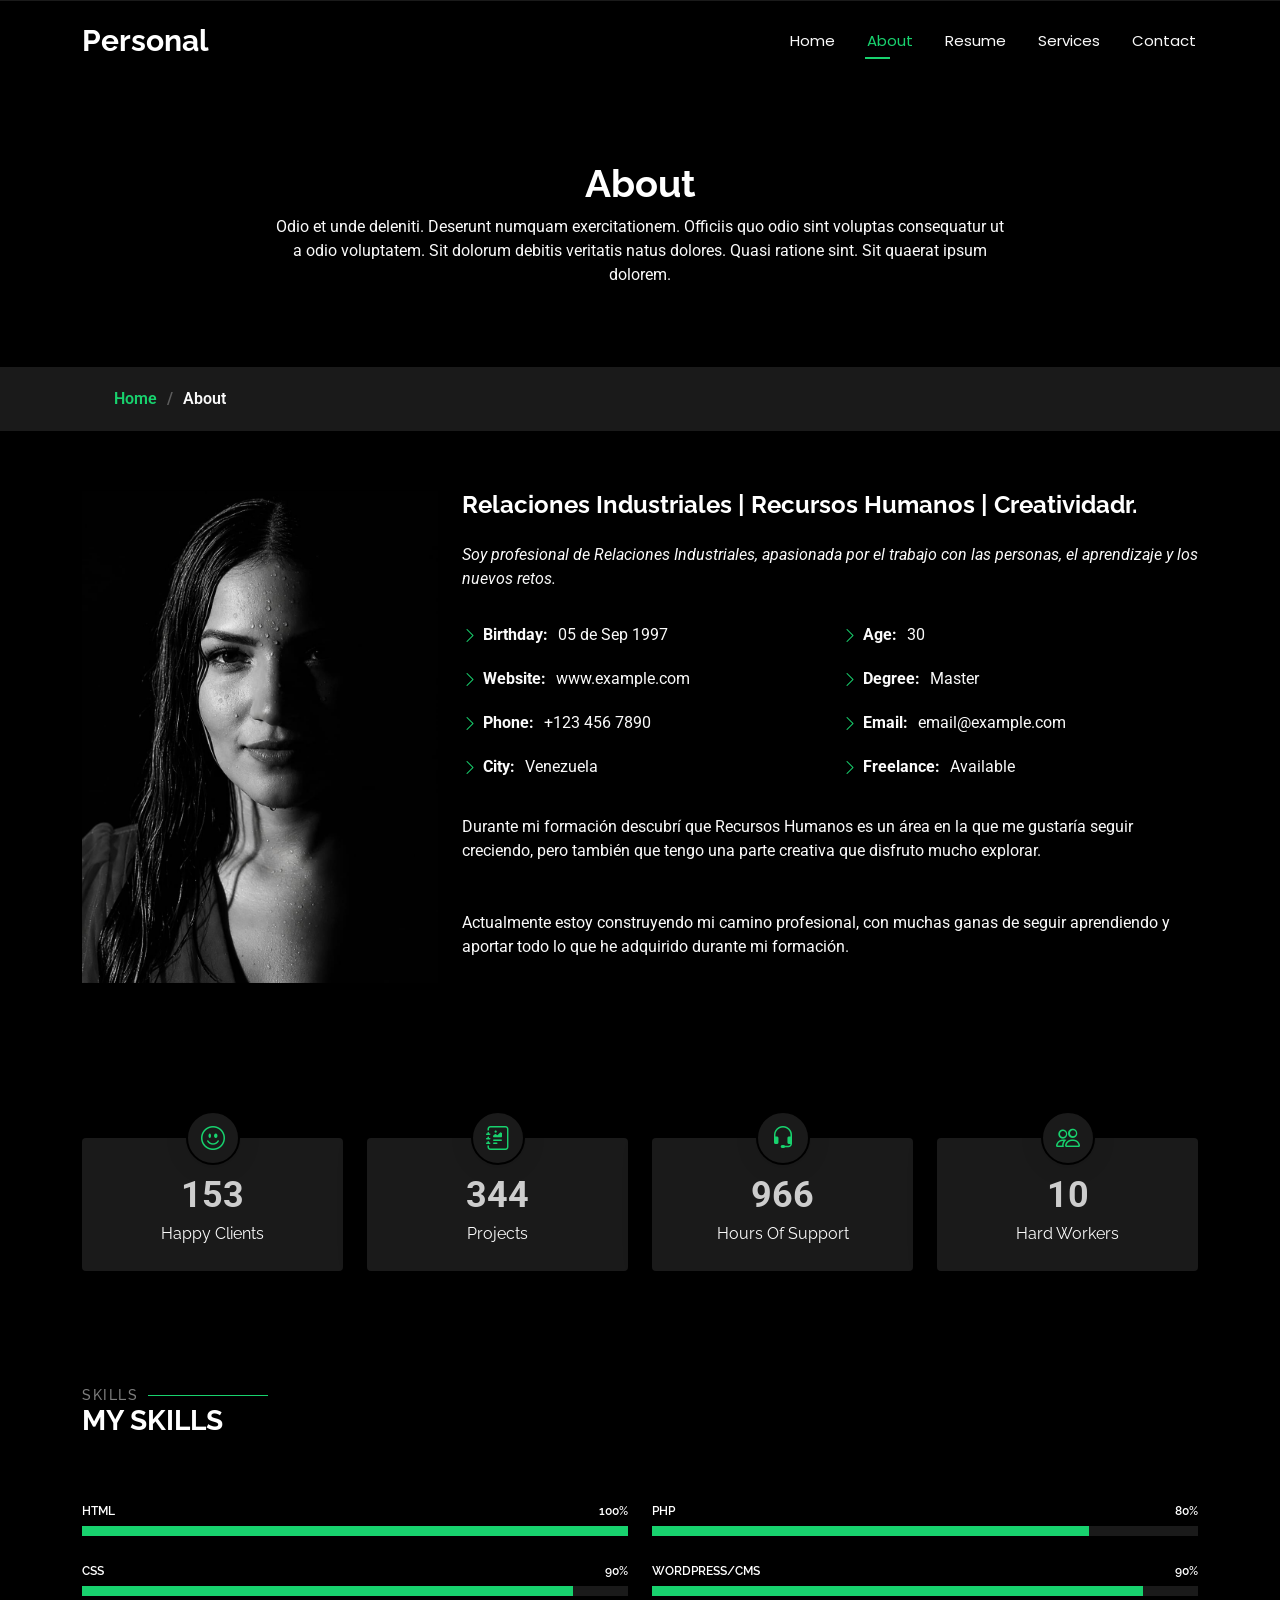
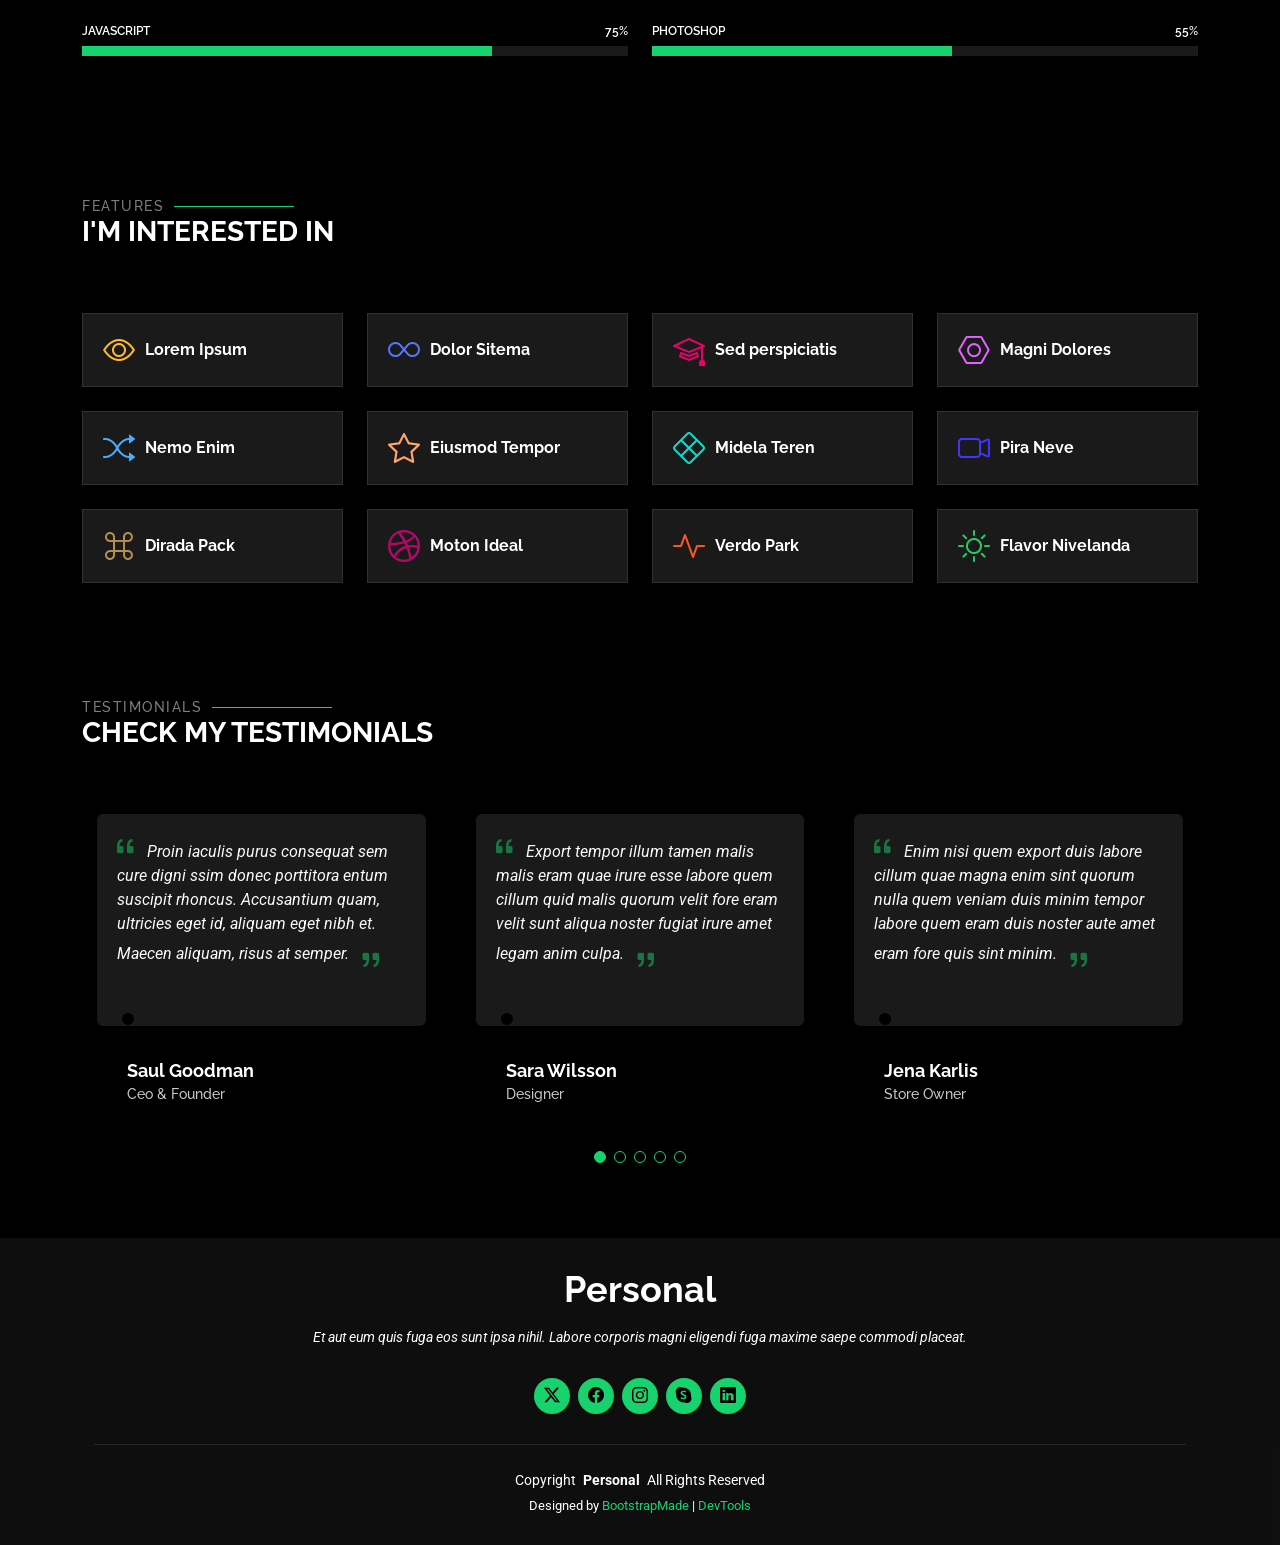
==== about.html @ 6c15bb4d "Comit uno" ====
<!DOCTYPE html>
<html lang="en">

<head>
  <meta charset="utf-8">
  <meta content="width=device-width, initial-scale=1.0" name="viewport">
  <title>Yanioska Gonzalez</title>
  <meta name="description" content="">
  <meta name="keywords" content="">

  <!-- Favicons -->
  <link href="assets/img/FotoYani.jpeg" rel="icon">
  <link href="assets/img/apple-touch-icon.png" rel="apple-touch-icon">

  <!-- Fonts -->
  <link href="https://fonts.googleapis.com" rel="preconnect">
  <link href="https://fonts.gstatic.com" rel="preconnect" crossorigin>
  <link href="https://fonts.googleapis.com/css2?family=Roboto:ital,wght@0,100;0,300;0,400;0,500;0,700;0,900;1,100;1,300;1,400;1,500;1,700;1,900&family=Poppins:ital,wght@0,100;0,200;0,300;0,400;0,500;0,600;0,700;0,800;0,900;1,100;1,200;1,300;1,400;1,500;1,600;1,700;1,800;1,900&family=Raleway:ital,wght@0,100;0,200;0,300;0,400;0,500;0,600;0,700;0,800;0,900;1,100;1,200;1,300;1,400;1,500;1,600;1,700;1,800;1,900&display=swap" rel="stylesheet">

  <!-- Vendor CSS Files -->
  <link href="assets/vendor/bootstrap/css/bootstrap.min.css" rel="stylesheet">
  <link href="assets/vendor/bootstrap-icons/bootstrap-icons.css" rel="stylesheet">
  <link href="assets/vendor/aos/aos.css" rel="stylesheet">
  <link href="assets/vendor/swiper/swiper-bundle.min.css" rel="stylesheet">
  <link href="assets/vendor/glightbox/css/glightbox.min.css" rel="stylesheet">

  <!-- Main CSS File -->
  <link href="assets/css/main.css" rel="stylesheet">

  <!-- =======================================================
  * Template Name: Personal
  * Template URL: https://bootstrapmade.com/personal-free-resume-bootstrap-template/
  * Updated: Mar 05 2025 with Bootstrap v5.3.3
  * Author: BootstrapMade.com
  * License: https://bootstrapmade.com/license/
  ======================================================== -->
</head>

<body class="about-page">

  <header id="header" class="header d-flex align-items-center fixed-top">
    <div class="container-fluid container-xl position-relative d-flex align-items-center justify-content-between">

      <a href="index.html" class="logo d-flex align-items-center">
        <!-- Uncomment the line below if you also wish to use an image logo -->
        <!-- <img src="assets/img/logo.webp" alt=""> -->
        <h1 class="sitename">Personal</h1>
      </a>

      <nav id="navmenu" class="navmenu">
        <ul>
          <li><a href="index.html">Home</a></li>
          <li><a href="about.html" class="active">About</a></li>
          <li><a href="resume.html">Resume</a></li>
          <li><a href="services.html">Services</a></li>
 
          <li><a href="contact.html">Contact</a></li>
        </ul>
        <i class="mobile-nav-toggle d-xl-none bi bi-list"></i>
      </nav>

    </div>
  </header>

  <main class="main">

    <!-- Page Title -->
    <div class="page-title" data-aos="fade">
      <div class="heading">
        <div class="container">
          <div class="row d-flex justify-content-center text-center">
            <div class="col-lg-8">
              <h1>About</h1>
              <p class="mb-0">Odio et unde deleniti. Deserunt numquam exercitationem. Officiis quo odio sint voluptas consequatur ut a odio voluptatem. Sit dolorum debitis veritatis natus dolores. Quasi ratione sint. Sit quaerat ipsum dolorem.</p>
            </div>
          </div>
        </div>
      </div>
      <nav class="breadcrumbs">
        <div class="container">
          <ol>
            <li><a href="index.html">Home</a></li>
            <li class="current">About</li>
          </ol>
        </div>
      </nav>
    </div><!-- End Page Title -->

    <!-- About Section -->
    <section id="about" class="about section">

      <div class="container" data-aos="fade-up" data-aos-delay="100">

        <div class="row gy-4 justify-content-center">
          <div class="col-lg-4">
            <img src="assets/img/FotoYani.jpeg"  class="img-fluid" alt="">
          </div>
          <div class="col-lg-8 content">
            <h2>Relaciones Industriales | Recursos Humanos | Creatividadr.</h2>
            <p class="fst-italic py-3">
              Soy profesional de Relaciones Industriales, apasionada por el trabajo con las personas, el aprendizaje y los nuevos retos.
            </p>
            <div class="row">
              <div class="col-lg-6">
                <ul>
                  <li><i class="bi bi-chevron-right"></i> <strong>Birthday:</strong> <span>05 de Sep 1997</span></li>
                  <li><i class="bi bi-chevron-right"></i> <strong>Website:</strong> <span>www.example.com</span></li>
                  <li><i class="bi bi-chevron-right"></i> <strong>Phone:</strong> <span>+123 456 7890</span></li>
                  <li><i class="bi bi-chevron-right"></i> <strong>City:</strong> <span>Venezuela</span></li>
                </ul>
              </div>
              <div class="col-lg-6">
                <ul>
                  <li><i class="bi bi-chevron-right"></i> <strong>Age:</strong> <span>30</span></li>
                  <li><i class="bi bi-chevron-right"></i> <strong>Degree:</strong> <span>Master</span></li>
                  <li><i class="bi bi-chevron-right"></i> <strong>Email:</strong> <span>email@example.com</span></li>
                  <li><i class="bi bi-chevron-right"></i> <strong>Freelance:</strong> <span>Available</span></li>
                </ul>
              </div>
            </div>
            <p class="py-3">
              Durante mi formación descubrí que Recursos Humanos es un área en la que me gustaría seguir creciendo, pero también que tengo una parte creativa que disfruto mucho explorar.
              
            </p>
             <p class="py-3">
              Actualmente estoy construyendo mi camino profesional, con muchas ganas de seguir aprendiendo y aportar todo lo que he adquirido durante mi formación.
            </p>
          </div>
        </div>

      </div>

    </section><!-- /About Section -->

    <!-- Stats Section -->
    <section id="stats" class="stats section">

      <div class="container" data-aos="fade-up" data-aos-delay="100">

        <div class="row gy-4">

          <div class="col-lg-3 col-md-6 d-flex flex-column align-items-center">
            <i class="bi bi-emoji-smile"></i>
            <div class="stats-item">
              <span data-purecounter-start="0" data-purecounter-end="232" data-purecounter-duration="1" class="purecounter"></span>
              <p>Happy Clients</p>
            </div>
          </div><!-- End Stats Item -->

          <div class="col-lg-3 col-md-6 d-flex flex-column align-items-center">
            <i class="bi bi-journal-richtext"></i>
            <div class="stats-item">
              <span data-purecounter-start="0" data-purecounter-end="521" data-purecounter-duration="1" class="purecounter"></span>
              <p>Projects</p>
            </div>
          </div><!-- End Stats Item -->

          <div class="col-lg-3 col-md-6 d-flex flex-column align-items-center">
            <i class="bi bi-headset"></i>
            <div class="stats-item">
              <span data-purecounter-start="0" data-purecounter-end="1463" data-purecounter-duration="1" class="purecounter"></span>
              <p>Hours Of Support</p>
            </div>
          </div><!-- End Stats Item -->

          <div class="col-lg-3 col-md-6 d-flex flex-column align-items-center">
            <i class="bi bi-people"></i>
            <div class="stats-item">
              <span data-purecounter-start="0" data-purecounter-end="15" data-purecounter-duration="1" class="purecounter"></span>
              <p>Hard Workers</p>
            </div>
          </div><!-- End Stats Item -->

        </div>

      </div>

    </section><!-- /Stats Section -->

    <!-- Skills Section -->
    <section id="skills" class="skills section">

      <!-- Section Title -->
      <div class="container section-title" data-aos="fade-up">
        <h2>Skills</h2>
        <div><span>My</span> <span class="description-title">Skills</span></div>
      </div><!-- End Section Title -->

      <div class="container" data-aos="fade-up" data-aos-delay="100">

        <div class="row skills-content skills-animation">

          <div class="col-lg-6">

            <div class="progress">
              <span class="skill"><span>HTML</span> <i class="val">100%</i></span>
              <div class="progress-bar-wrap">
                <div class="progress-bar" role="progressbar" aria-valuenow="100" aria-valuemin="0" aria-valuemax="100"></div>
              </div>
            </div><!-- End Skills Item -->

            <div class="progress">
              <span class="skill"><span>CSS</span> <i class="val">90%</i></span>
              <div class="progress-bar-wrap">
                <div class="progress-bar" role="progressbar" aria-valuenow="90" aria-valuemin="0" aria-valuemax="100"></div>
              </div>
            </div><!-- End Skills Item -->

            <div class="progress">
              <span class="skill"><span>JavaScript</span> <i class="val">75%</i></span>
              <div class="progress-bar-wrap">
                <div class="progress-bar" role="progressbar" aria-valuenow="75" aria-valuemin="0" aria-valuemax="100"></div>
              </div>
            </div><!-- End Skills Item -->

          </div>

          <div class="col-lg-6">

            <div class="progress">
              <span class="skill"><span>PHP</span> <i class="val">80%</i></span>
              <div class="progress-bar-wrap">
                <div class="progress-bar" role="progressbar" aria-valuenow="80" aria-valuemin="0" aria-valuemax="100"></div>
              </div>
            </div><!-- End Skills Item -->

            <div class="progress">
              <span class="skill"><span>WordPress/CMS</span> <i class="val">90%</i></span>
              <div class="progress-bar-wrap">
                <div class="progress-bar" role="progressbar" aria-valuenow="90" aria-valuemin="0" aria-valuemax="100"></div>
              </div>
            </div><!-- End Skills Item -->

            <div class="progress">
              <span class="skill"><span>Photoshop</span> <i class="val">55%</i></span>
              <div class="progress-bar-wrap">
                <div class="progress-bar" role="progressbar" aria-valuenow="55" aria-valuemin="0" aria-valuemax="100"></div>
              </div>
            </div><!-- End Skills Item -->

          </div>

        </div>

      </div>

    </section><!-- /Skills Section -->

    <!-- Interests Section -->
    <section id="interests" class="interests section">

      <!-- Section Title -->
      <div class="container section-title" data-aos="fade-up">
        <h2>Features</h2>
        <div><span>I'm</span> <span class="description-title">interested in</span></div>
      </div><!-- End Section Title -->

      <div class="container">

        <div class="row gy-4">

          <div class="col-lg-3 col-md-4" data-aos="fade-up" data-aos-delay="100">
            <div class="features-item">
              <i class="bi bi-eye" style="color: #ffbb2c;"></i>
              <h3><a href="" class="stretched-link">Lorem Ipsum</a></h3>
            </div>
          </div><!-- End Feature Item -->

          <div class="col-lg-3 col-md-4" data-aos="fade-up" data-aos-delay="200">
            <div class="features-item">
              <i class="bi bi-infinity" style="color: #5578ff;"></i>
              <h3><a href="" class="stretched-link">Dolor Sitema</a></h3>
            </div>
          </div><!-- End Feature Item -->

          <div class="col-lg-3 col-md-4" data-aos="fade-up" data-aos-delay="300">
            <div class="features-item">
              <i class="bi bi-mortarboard" style="color: #e80368;"></i>
              <h3><a href="" class="stretched-link">Sed perspiciatis</a></h3>
            </div>
          </div><!-- End Feature Item -->

          <div class="col-lg-3 col-md-4" data-aos="fade-up" data-aos-delay="400">
            <div class="features-item">
              <i class="bi bi-nut" style="color: #e361ff;"></i>
              <h3><a href="" class="stretched-link">Magni Dolores</a></h3>
            </div>
          </div><!-- End Feature Item -->

          <div class="col-lg-3 col-md-4" data-aos="fade-up" data-aos-delay="500">
            <div class="features-item">
              <i class="bi bi-shuffle" style="color: #47aeff;"></i>
              <h3><a href="" class="stretched-link">Nemo Enim</a></h3>
            </div>
          </div><!-- End Feature Item -->

          <div class="col-lg-3 col-md-4" data-aos="fade-up" data-aos-delay="600">
            <div class="features-item">
              <i class="bi bi-star" style="color: #ffa76e;"></i>
              <h3><a href="" class="stretched-link">Eiusmod Tempor</a></h3>
            </div>
          </div><!-- End Feature Item -->

          <div class="col-lg-3 col-md-4" data-aos="fade-up" data-aos-delay="700">
            <div class="features-item">
              <i class="bi bi-x-diamond" style="color: #11dbcf;"></i>
              <h3><a href="" class="stretched-link">Midela Teren</a></h3>
            </div>
          </div><!-- End Feature Item -->

          <div class="col-lg-3 col-md-4" data-aos="fade-up" data-aos-delay="800">
            <div class="features-item">
              <i class="bi bi-camera-video" style="color: #4233ff;"></i>
              <h3><a href="" class="stretched-link">Pira Neve</a></h3>
            </div>
          </div><!-- End Feature Item -->

          <div class="col-lg-3 col-md-4" data-aos="fade-up" data-aos-delay="900">
            <div class="features-item">
              <i class="bi bi-command" style="color: #b2904f;"></i>
              <h3><a href="" class="stretched-link">Dirada Pack</a></h3>
            </div>
          </div><!-- End Feature Item -->

          <div class="col-lg-3 col-md-4" data-aos="fade-up" data-aos-delay="1000">
            <div class="features-item">
              <i class="bi bi-dribbble" style="color: #b20969;"></i>
              <h3><a href="" class="stretched-link">Moton Ideal</a></h3>
            </div>
          </div><!-- End Feature Item -->

          <div class="col-lg-3 col-md-4" data-aos="fade-up" data-aos-delay="1100">
            <div class="features-item">
              <i class="bi bi-activity" style="color: #ff5828;"></i>
              <h3><a href="" class="stretched-link">Verdo Park</a></h3>
            </div>
          </div><!-- End Feature Item -->

          <div class="col-lg-3 col-md-4" data-aos="fade-up" data-aos-delay="1200">
            <div class="features-item">
              <i class="bi bi-brightness-high" style="color: #29cc61;"></i>
              <h3><a href="" class="stretched-link">Flavor Nivelanda</a></h3>
            </div>
          </div><!-- End Feature Item -->

        </div>

      </div>

    </section><!-- /Interests Section -->

    <!-- Testimonials Section -->
    <section id="testimonials" class="testimonials section">

      <!-- Section Title -->
      <div class="container section-title" data-aos="fade-up">
        <h2>Testimonials</h2>
        <div><span>Check my</span> <span class="description-title">Testimonials</span></div>
      </div><!-- End Section Title -->

      <div class="container" data-aos="fade-up" data-aos-delay="100">

        <div class="swiper init-swiper" data-speed="600" data-delay="5000">
          <script type="application/json" class="swiper-config">
            {
              "loop": true,
              "speed": 600,
              "autoplay": {
                "delay": 5000
              },
              "slidesPerView": "auto",
              "pagination": {
                "el": ".swiper-pagination",
                "type": "bullets",
                "clickable": true
              },
              "breakpoints": {
                "320": {
                  "slidesPerView": 1,
                  "spaceBetween": 40
                },
                "1200": {
                  "slidesPerView": 3,
                  "spaceBetween": 20
                }
              }
            }
          </script>
          <div class="swiper-wrapper">

            <div class="swiper-slide">
              <div class="testimonial-item" "="">
            <p>
              <i class=" bi bi-quote quote-icon-left"></i>
                <span>Proin iaculis purus consequat sem cure digni ssim donec porttitora entum suscipit rhoncus. Accusantium quam, ultricies eget id, aliquam eget nibh et. Maecen aliquam, risus at semper.</span>
                <i class="bi bi-quote quote-icon-right"></i>
                </p>
                <img src="assets/img/person/person-m-9.webp" class="testimonial-img" alt="">
                <h3>Saul Goodman</h3>
                <h4>Ceo &amp; Founder</h4>
              </div>
            </div><!-- End testimonial item -->

            <div class="swiper-slide">
              <div class="testimonial-item">
                <p>
                  <i class="bi bi-quote quote-icon-left"></i>
                  <span>Export tempor illum tamen malis malis eram quae irure esse labore quem cillum quid malis quorum velit fore eram velit sunt aliqua noster fugiat irure amet legam anim culpa.</span>
                  <i class="bi bi-quote quote-icon-right"></i>
                </p>
                <img src="assets/img/person/person-f-5.webp" class="testimonial-img" alt="">
                <h3>Sara Wilsson</h3>
                <h4>Designer</h4>
              </div>
            </div><!-- End testimonial item -->

            <div class="swiper-slide">
              <div class="testimonial-item">
                <p>
                  <i class="bi bi-quote quote-icon-left"></i>
                  <span>Enim nisi quem export duis labore cillum quae magna enim sint quorum nulla quem veniam duis minim tempor labore quem eram duis noster aute amet eram fore quis sint minim.</span>
                  <i class="bi bi-quote quote-icon-right"></i>
                </p>
                <img src="assets/img/person/person-f-12.webp" class="testimonial-img" alt="">
                <h3>Jena Karlis</h3>
                <h4>Store Owner</h4>
              </div>
            </div><!-- End testimonial item -->

            <div class="swiper-slide">
              <div class="testimonial-item">
                <p>
                  <i class="bi bi-quote quote-icon-left"></i>
                  <span>Fugiat enim eram quae cillum dolore dolor amet nulla culpa multos export minim fugiat dolor enim duis veniam ipsum anim magna sunt elit fore quem dolore labore illum veniam.</span>
                  <i class="bi bi-quote quote-icon-right"></i>
                </p>
                <img src="assets/img/person/person-m-12.webp" class="testimonial-img" alt="">
                <h3>Matt Brandon</h3>
                <h4>Freelancer</h4>
              </div>
            </div><!-- End testimonial item -->

            <div class="swiper-slide">
              <div class="testimonial-item">
                <p>
                  <i class="bi bi-quote quote-icon-left"></i>
                  <span>Quis quorum aliqua sint quem legam fore sunt eram irure aliqua veniam tempor noster veniam sunt culpa nulla illum cillum fugiat legam esse veniam culpa fore nisi cillum quid.</span>
                  <i class="bi bi-quote quote-icon-right"></i>
                </p>
                <img src="assets/img/person/person-m-13.webp" class="testimonial-img" alt="">
                <h3>John Larson</h3>
                <h4>Entrepreneur</h4>
              </div>
            </div><!-- End testimonial item -->

          </div>
          <div class="swiper-pagination"></div>
        </div>

      </div>

    </section><!-- /Testimonials Section -->

  </main>

  <footer id="footer" class="footer dark-background">
    <div class="container">
      <h3 class="sitename">Personal</h3>
      <p>Et aut eum quis fuga eos sunt ipsa nihil. Labore corporis magni eligendi fuga maxime saepe commodi placeat.</p>
      <div class="social-links d-flex justify-content-center">
        <a href=""><i class="bi bi-twitter-x"></i></a>
        <a href=""><i class="bi bi-facebook"></i></a>
        <a href=""><i class="bi bi-instagram"></i></a>
        <a href=""><i class="bi bi-skype"></i></a>
        <a href=""><i class="bi bi-linkedin"></i></a>
      </div>
      <div class="container">
        <div class="copyright">
          <span>Copyright</span> <strong class="px-1 sitename">Personal</strong> <span>All Rights Reserved</span>
        </div>
        <div class="credits">
          <!-- All the links in the footer should remain intact. -->
          <!-- You can delete the links only if you've purchased the pro version. -->
          <!-- Licensing information: https://bootstrapmade.com/license/ -->
          <!-- Purchase the pro version with working PHP/AJAX contact form: [buy-url] -->
          Designed by <a href="https://bootstrapmade.com/">BootstrapMade</a> | <a href="https://bootstrapmade.com/tools/">DevTools</a>
        </div>
      </div>
    </div>
  </footer>

  <!-- Scroll Top -->
  <a href="#" id="scroll-top" class="scroll-top d-flex align-items-center justify-content-center"><i class="bi bi-arrow-up-short"></i></a>

  <!-- Preloader -->
  <div id="preloader"></div>

  <!-- Vendor JS Files -->
  <script src="assets/vendor/bootstrap/js/bootstrap.bundle.min.js"></script>
  <script src="assets/vendor/php-email-form/validate.js"></script>
  <script src="assets/vendor/aos/aos.js"></script>
  <script src="assets/vendor/typed.js/typed.umd.js"></script>
  <script src="assets/vendor/purecounter/purecounter_vanilla.js"></script>
  <script src="assets/vendor/waypoints/noframework.waypoints.js"></script>
  <script src="assets/vendor/swiper/swiper-bundle.min.js"></script>
  <script src="assets/vendor/glightbox/js/glightbox.min.js"></script>
  <script src="assets/vendor/imagesloaded/imagesloaded.pkgd.min.js"></script>
  <script src="assets/vendor/isotope-layout/isotope.pkgd.min.js"></script>

  <!-- Main JS File -->
  <script src="assets/js/main.js"></script>

</body>

</html>
---- assets/css/main.css ----
/**
* Template Name: Personal
* Template URL: https://bootstrapmade.com/personal-free-resume-bootstrap-template/
* Updated: Mar 05 2025 with Bootstrap v5.3.3
* Author: BootstrapMade.com
* License: https://bootstrapmade.com/license/
*/

/*--------------------------------------------------------------
# Font & Color Variables
# Help: https://bootstrapmade.com/color-system/
--------------------------------------------------------------*/
/* Fonts */
:root {
  --default-font: "Roboto",  system-ui, -apple-system, "Segoe UI", Roboto, "Helvetica Neue", Arial, "Noto Sans", "Liberation Sans", sans-serif, "Apple Color Emoji", "Segoe UI Emoji", "Segoe UI Symbol", "Noto Color Emoji";
  --heading-font: "Raleway",  sans-serif;
  --nav-font: "Poppins",  sans-serif;
}

/* Global Colors - The following color variables are used throughout the website. Updating them here will change the color scheme of the entire website */
:root { 
  --background-color: #000000; /* Background color for the entire website, including individual sections */
  --default-color: #fafafa; /* Default color used for the majority of the text content across the entire website */
  --heading-color: #ffffff; /* Color for headings, subheadings and title throughout the website */
  --accent-color: #18d26e; /* Accent color that represents your brand on the website. It's used for buttons, links, and other elements that need to stand out */
  --surface-color: #1a1a1a; /* The surface color is used as a background of boxed elements within sections, such as cards, icon boxes, or other elements that require a visual separation from the global background. */
  --contrast-color: #000000; /* Contrast color for text, ensuring readability against backgrounds of accent, heading, or default colors. */
}

/* Nav Menu Colors - The following color variables are used specifically for the navigation menu. They are separate from the global colors to allow for more customization options */
:root {
  --nav-color: #fafafa;  /* The default color of the main navmenu links */
  --nav-hover-color: #18d26e; /* Applied to main navmenu links when they are hovered over or active */
  --nav-mobile-background-color: #1a1a1a; /* Used as the background color for mobile navigation menu */
  --nav-dropdown-background-color: #1a1a1a; /* Used as the background color for dropdown items that appear when hovering over primary navigation items */
  --nav-dropdown-color: #fafafa; /* Used for navigation links of the dropdown items in the navigation menu. */
  --nav-dropdown-hover-color: #18d26e; /* Similar to --nav-hover-color, this color is applied to dropdown navigation links when they are hovered over. */
}

/* Color Presets - These classes override global colors when applied to any section or element, providing reuse of the sam color scheme. */

.light-background {
  --background-color: #1a1a1a;
  --surface-color: #343434;
}

.dark-background {
  --background-color: rgba(15, 15, 15, 0.975);
  --default-color: #ffffff;
  --heading-color: #ffffff;
  --surface-color: #292929f9;
  --contrast-color: #000000;
}

/* Smooth scroll */
:root {
  scroll-behavior: smooth;
}

/*--------------------------------------------------------------
# General Styling & Shared Classes
--------------------------------------------------------------*/
body {
  color: var(--default-color);
  background-color: var(--background-color);
  font-family: var(--default-font);
}

a {
  color: var(--accent-color);
  text-decoration: none;
  transition: 0.3s;
}

a:hover {
  color: color-mix(in srgb, var(--accent-color), transparent 25%);
  text-decoration: none;
}

h1,
h2,
h3,
h4,
h5,
h6 {
  color: var(--heading-color);
  font-family: var(--heading-font);
}

/* PHP Email Form Messages
------------------------------*/
.php-email-form .error-message {
  display: none;
  background: #df1529;
  color: #ffffff;
  text-align: left;
  padding: 15px;
  margin-bottom: 24px;
  font-weight: 600;
}

.php-email-form .sent-message {
  display: none;
  color: #ffffff;
  background: #059652;
  text-align: center;
  padding: 15px;
  margin-bottom: 24px;
  font-weight: 600;
}

.php-email-form .loading {
  display: none;
  background: var(--surface-color);
  text-align: center;
  padding: 15px;
  margin-bottom: 24px;
}

.php-email-form .loading:before {
  content: "";
  display: inline-block;
  border-radius: 50%;
  width: 24px;
  height: 24px;
  margin: 0 10px -6px 0;
  border: 3px solid var(--accent-color);
  border-top-color: var(--surface-color);
  animation: php-email-form-loading 1s linear infinite;
}

@keyframes php-email-form-loading {
  0% {
    transform: rotate(0deg);
  }

  100% {
    transform: rotate(360deg);
  }
}

/*--------------------------------------------------------------
# Global Header
--------------------------------------------------------------*/
.header {
  --background-color: rgba(0, 0, 0, 0);
  color: var(--default-color);
  background-color: var(--background-color);
  padding: 15px 0;
  transition: all 0.5s;
  z-index: 997;
}

.header .logo {
  line-height: 1;
}

.header .logo img {
  max-height: 32px;
  margin-right: 8px;
}

.header .logo h1 {
  font-size: 30px;
  margin: 0;
  font-weight: 700;
  color: var(--heading-color);
}

.scrolled .header {
  box-shadow: 0px 0 18px rgba(0, 0, 0, 0.1);
}

/* Global Header on Scroll
------------------------------*/
.scrolled .header {
  --background-color: rgba(0, 0, 0, 0.8);
}

/*--------------------------------------------------------------
# Navigation Menu
--------------------------------------------------------------*/
/* Desktop Navigation */
@media (min-width: 1200px) {
  .navmenu {
    padding: 0;
  }

  .navmenu ul {
    margin: 0;
    padding: 0;
    display: flex;
    list-style: none;
    align-items: center;
  }

  .navmenu li {
    position: relative;
  }

  .navmenu>ul>li {
    white-space: nowrap;
    padding: 15px 14px;
  }

  .navmenu>ul>li:last-child {
    padding-right: 0;
  }

  .navmenu a,
  .navmenu a:focus {
    color: var(--nav-color);
    font-size: 15px;
    padding: 0 2px;
    font-family: var(--nav-font);
    font-weight: 400;
    display: flex;
    align-items: center;
    justify-content: space-between;
    white-space: nowrap;
    transition: 0.3s;
    position: relative;
  }

  .navmenu a i,
  .navmenu a:focus i {
    font-size: 12px;
    line-height: 0;
    margin-left: 5px;
    transition: 0.3s;
  }

  .navmenu>ul>li>a:before {
    content: "";
    position: absolute;
    height: 2px;
    bottom: -6px;
    left: 0;
    background-color: var(--nav-hover-color);
    visibility: hidden;
    width: 0px;
    transition: all 0.3s ease-in-out 0s;
  }

  .navmenu a:hover:before,
  .navmenu li:hover>a:before,
  .navmenu .active:before {
    visibility: visible;
    width: 25px;
  }

  .navmenu li:hover>a,
  .navmenu .active,
  .navmenu .active:focus {
    color: var(--nav-hover-color);
  }

  .navmenu .dropdown ul {
    margin: 0;
    padding: 10px 0;
    background: var(--nav-dropdown-background-color);
    display: block;
    position: absolute;
    visibility: hidden;
    left: 14px;
    top: 130%;
    opacity: 0;
    transition: 0.3s;
    border-radius: 4px;
    z-index: 99;
    box-shadow: 0px 0px 30px rgba(0, 0, 0, 0.1);
  }

  .navmenu .dropdown ul li {
    min-width: 200px;
  }

  .navmenu .dropdown ul a {
    padding: 10px 20px;
    font-size: 15px;
    text-transform: none;
    color: var(--nav-dropdown-color);
  }

  .navmenu .dropdown ul a i {
    font-size: 12px;
  }

  .navmenu .dropdown ul a:hover,
  .navmenu .dropdown ul .active:hover,
  .navmenu .dropdown ul li:hover>a {
    color: var(--nav-dropdown-hover-color);
  }

  .navmenu .dropdown:hover>ul {
    opacity: 1;
    top: 100%;
    visibility: visible;
  }

  .navmenu .dropdown .dropdown ul {
    top: 0;
    left: -90%;
    visibility: hidden;
  }

  .navmenu .dropdown .dropdown:hover>ul {
    opacity: 1;
    top: 0;
    left: -100%;
    visibility: visible;
  }
}

/* Mobile Navigation */
@media (max-width: 1199px) {
  .mobile-nav-toggle {
    color: var(--nav-color);
    font-size: 28px;
    line-height: 0;
    margin-right: 10px;
    cursor: pointer;
    transition: color 0.3s;
  }

  .navmenu {
    padding: 0;
    z-index: 9997;
  }

  .navmenu ul {
    display: none;
    list-style: none;
    position: absolute;
    inset: 60px 20px 20px 20px;
    padding: 10px 0;
    margin: 0;
    border-radius: 6px;
    background-color: var(--nav-mobile-background-color);
    border: 1px solid color-mix(in srgb, var(--default-color), transparent 90%);
    box-shadow: none;
    overflow-y: auto;
    transition: 0.3s;
    z-index: 9998;
  }

  .navmenu a,
  .navmenu a:focus {
    color: var(--nav-dropdown-color);
    padding: 10px 20px;
    font-family: var(--nav-font);
    font-size: 17px;
    font-weight: 500;
    display: flex;
    align-items: center;
    justify-content: space-between;
    white-space: nowrap;
    transition: 0.3s;
  }

  .navmenu a i,
  .navmenu a:focus i {
    font-size: 12px;
    line-height: 0;
    margin-left: 5px;
    width: 30px;
    height: 30px;
    display: flex;
    align-items: center;
    justify-content: center;
    border-radius: 50%;
    transition: 0.3s;
    background-color: color-mix(in srgb, var(--accent-color), transparent 90%);
  }

  .navmenu a i:hover,
  .navmenu a:focus i:hover {
    background-color: var(--accent-color);
    color: var(--contrast-color);
  }

  .navmenu a:hover,
  .navmenu .active,
  .navmenu .active:focus {
    color: var(--nav-dropdown-hover-color);
  }

  .navmenu .active i,
  .navmenu .active:focus i {
    background-color: var(--accent-color);
    color: var(--contrast-color);
    transform: rotate(180deg);
  }

  .navmenu .dropdown ul {
    position: static;
    display: none;
    z-index: 99;
    padding: 10px 0;
    margin: 10px 20px;
    background-color: var(--nav-dropdown-background-color);
    transition: all 0.5s ease-in-out;
  }

  .navmenu .dropdown ul ul {
    background-color: rgba(33, 37, 41, 0.1);
  }

  .navmenu .dropdown>.dropdown-active {
    display: block;
    background-color: rgba(33, 37, 41, 0.03);
  }

  .mobile-nav-active {
    overflow: hidden;
  }

  .mobile-nav-active .mobile-nav-toggle {
    color: #fff;
    position: absolute;
    font-size: 32px;
    top: 15px;
    right: 15px;
    margin-right: 0;
    z-index: 9999;
  }

  .mobile-nav-active .navmenu {
    position: fixed;
    overflow: hidden;
    inset: 0;
    background: rgba(33, 37, 41, 0.8);
    transition: 0.3s;
  }

  .mobile-nav-active .navmenu>ul {
    display: block;
  }
}

/*--------------------------------------------------------------
# Global Footer
--------------------------------------------------------------*/
.footer {
  color: var(--default-color);
  background-color: var(--background-color);
  font-size: 14px;
  text-align: center;
  padding: 30px 0;
  position: relative;
}

.footer h3 {
  font-size: 36px;
  font-weight: 700;
  position: relative;
  padding: 0;
  margin: 0 0 15px 0;
}

.footer p {
  font-size: 15;
  font-style: italic;
  padding: 0;
  margin: 0 0 30px 0;
}

.footer .social-links {
  margin: 0 0 30px 0;
}

.footer .social-links a {
  font-size: 16px;
  display: flex;
  align-items: center;
  justify-content: center;
  background: var(--accent-color);
  color: var(--contrast-color);
  line-height: 1;
  margin: 0 4px;
  border-radius: 50%;
  text-align: center;
  width: 36px;
  height: 36px;
  transition: 0.3s;
}

.footer .social-links a:hover {
  background: color-mix(in srgb, var(--accent-color), transparent 20%);
  text-decoration: none;
}

.footer .copyright {
  padding-top: 25px;
  border-top: 1px solid color-mix(in srgb, var(--default-color), transparent 90%);
}

.footer .credits {
  font-size: 13px;
  padding-top: 5px;
}

/*--------------------------------------------------------------
# Preloader
--------------------------------------------------------------*/
#preloader {
  position: fixed;
  inset: 0;
  z-index: 999999;
  overflow: hidden;
  background: var(--background-color);
  transition: all 0.6s ease-out;
}

#preloader:before {
  content: "";
  position: fixed;
  top: calc(50% - 30px);
  left: calc(50% - 30px);
  border: 6px solid #ffffff;
  border-color: var(--accent-color) transparent var(--accent-color) transparent;
  border-radius: 50%;
  width: 60px;
  height: 60px;
  animation: animate-preloader 1.5s linear infinite;
}

@keyframes animate-preloader {
  0% {
    transform: rotate(0deg);
  }

  100% {
    transform: rotate(360deg);
  }
}

/*--------------------------------------------------------------
# Scroll Top Button
--------------------------------------------------------------*/
.scroll-top {
  position: fixed;
  visibility: hidden;
  opacity: 0;
  right: 15px;
  bottom: -15px;
  z-index: 99999;
  background-color: var(--accent-color);
  width: 44px;
  height: 44px;
  border-radius: 50px;
  transition: all 0.4s;
}

.scroll-top i {
  font-size: 24px;
  color: var(--contrast-color);
  line-height: 0;
}

.scroll-top:hover {
  background-color: color-mix(in srgb, var(--accent-color), transparent 20%);
  color: var(--contrast-color);
}

.scroll-top.active {
  visibility: visible;
  opacity: 1;
  bottom: 15px;
}

/*--------------------------------------------------------------
# Disable aos animation delay on mobile devices
--------------------------------------------------------------*/
@media screen and (max-width: 768px) {
  [data-aos-delay] {
    transition-delay: 0 !important;
  }
}

/*--------------------------------------------------------------
# Global Page Titles & Breadcrumbs
--------------------------------------------------------------*/
.page-title {
  color: var(--default-color);
  background-color: var(--background-color);
  position: relative;
}

.page-title .heading {
  padding: 160px 0 80px 0;
  border-top: 1px solid color-mix(in srgb, var(--default-color), transparent 90%);
}

.page-title .heading h1 {
  font-size: 38px;
  font-weight: 700;
}

.page-title nav {
  background-color: color-mix(in srgb, var(--default-color), transparent 90%);
  padding: 20px 0;
}

.page-title nav ol {
  display: flex;
  flex-wrap: wrap;
  list-style: none;
  margin: 0;
  font-size: 16px;
  font-weight: 600;
}

.page-title nav ol li+li {
  padding-left: 10px;
}

.page-title nav ol li+li::before {
  content: "/";
  display: inline-block;
  padding-right: 10px;
  color: color-mix(in srgb, var(--default-color), transparent 70%);
}

/*--------------------------------------------------------------
# Global Sections
--------------------------------------------------------------*/
section,
.section {
  color: var(--default-color);
  background-color: var(--background-color);
  padding: 60px 0;
  scroll-margin-top: 100px;
  overflow: clip;
}

@media (max-width: 1199px) {

  section,
  .section {
    scroll-margin-top: 66px;
  }
}

/*--------------------------------------------------------------
# Global Section Titles
--------------------------------------------------------------*/
.section-title {
  padding-bottom: 60px;
  position: relative;
}

.section-title h2 {
  font-size: 14px;
  font-weight: 500;
  padding: 0;
  line-height: 1px;
  margin: 0;
  letter-spacing: 1.5px;
  text-transform: uppercase;
  color: color-mix(in srgb, var(--default-color), transparent 50%);
  position: relative;
}

.section-title h2::after {
  content: "";
  width: 120px;
  height: 1px;
  display: inline-block;
  background: var(--accent-color);
  margin: 4px 10px;
}

.section-title div {
  color: var(--heading-color);
  margin: 0;
  margin: 0;
  font-size: 28px;
  font-weight: 700;
  text-transform: uppercase;
  font-family: var(--heading-font);
}

/*--------------------------------------------------------------
# Hero Section
--------------------------------------------------------------*/
.hero {
  width: 100%;
  min-height: 100vh;
  position: relative;
  padding: 80px 0;
  display: flex;
  align-items: center;
  justify-content: center;
}

.hero img {
  position: absolute;
  inset: 0;
  display: block;
  width: 100%;
  height: 100%;
  object-fit: cover;
  z-index: 1;
}

.hero .container {
  position: relative;
  z-index: 3;
}

.hero h2 {
  margin: 0;
  font-size: 64px;
  font-weight: 700;
}

.hero p {
  margin: 5px 0 0 0;
  font-size: 26px;
}

.hero p span {
  letter-spacing: 1px;
  border-bottom: 2px solid var(--accent-color);
}

.hero .social-links {
  margin-top: 25px;
}

.hero .social-links a {
  background-color: color-mix(in srgb, var(--default-color), transparent 90%);
  color: var(--default-color);
  font-size: 14px;
  width: 40px;
  height: 40px;
  border-radius: 50px;
  display: inline-flex;
  align-items: center;
  justify-content: center;
  margin-right: 20px;
  transition: 0.3s;
}

.hero .social-links a:hover {
  background-color: var(--accent-color);
}

@media (max-width: 768px) {
  .hero h2 {
    font-size: 32px;
  }

  .hero p {
    font-size: 20px;
  }
}

/*--------------------------------------------------------------
# About Section
--------------------------------------------------------------*/
.about .content h2 {
  font-weight: 700;
  font-size: 24px;
}

.about .content ul {
  list-style: none;
  padding: 0;
}

.about .content ul li {
  margin-bottom: 20px;
  display: flex;
  align-items: center;
}

.about .content ul strong {
  margin-right: 10px;
}

.about .content ul i {
  font-size: 16px;
  margin-right: 5px;
  color: var(--accent-color);
  line-height: 0;
}

/*--------------------------------------------------------------
# Stats Section
--------------------------------------------------------------*/
.stats i {
  background-color: var(--surface-color);
  color: var(--accent-color);
  box-shadow: 0px 2px 25px rgba(0, 0, 0, 0.1);
  width: 54px;
  height: 54px;
  font-size: 24px;
  border-radius: 50px;
  border: 2px solid var(--background-color);
  display: inline-flex;
  align-items: center;
  justify-content: center;
  position: relative;
  z-index: 1;
}

.stats .stats-item {
  background-color: var(--surface-color);
  margin-top: -27px;
  padding: 30px 30px 25px 30px;
  width: 100%;
  position: relative;
  text-align: center;
  box-shadow: 0px 2px 35px rgba(0, 0, 0, 0.1);
  border-radius: 4px;
  z-index: 0;
}

.stats .stats-item span {
  font-size: 36px;
  display: block;
  font-weight: 700;
  color: color-mix(in srgb, var(--default-color), transparent 20%);
}

.stats .stats-item p {
  padding: 0;
  margin: 0;
  font-family: var(--heading-font);
  font-size: 16px;
}

/*--------------------------------------------------------------
# Skills Section
--------------------------------------------------------------*/
.skills .progress {
  height: 60px;
  display: block;
  background: none;
  border-radius: 0;
}

.skills .progress .skill {
  color: var(--heading-color);
  padding: 0;
  margin: 0 0 6px 0;
  text-transform: uppercase;
  display: block;
  font-weight: 600;
  font-family: var(--heading-font);
}

.skills .progress .skill .val {
  float: right;
  font-style: normal;
}

.skills .progress-bar-wrap {
  background: color-mix(in srgb, var(--default-color), transparent 90%);
  height: 10px;
}

.skills .progress-bar {
  width: 1px;
  height: 10px;
  transition: 0.9s;
  background-color: var(--accent-color);
}

/*--------------------------------------------------------------
# Interests Section
--------------------------------------------------------------*/
.interests .features-item {
  background-color: var(--surface-color);
  display: flex;
  align-items: center;
  padding: 20px;
  transition: 0.3s;
  border: 1px solid color-mix(in srgb, var(--default-color), transparent 90%);
  position: relative;
}

.interests .features-item i {
  font-size: 32px;
  padding-right: 10px;
  line-height: 0;
}

.interests .features-item h3 {
  font-weight: 700;
  margin: 0;
  padding: 0;
  line-height: 1;
  font-size: 16px;
}

.interests .features-item h3 a {
  color: var(--heading-color);
  transition: 0.3s;
}

.interests .features-item:hover {
  border-color: var(--accent-color);
}

.interests .features-item:hover h3 a {
  color: var(--accent-color);
}

/*--------------------------------------------------------------
# Testimonials Section
--------------------------------------------------------------*/
.testimonials .testimonials-carousel,
.testimonials .testimonials-slider {
  overflow: hidden;
}

.testimonials .testimonial-item {
  box-sizing: content-box;
  min-height: 320px;
}

.testimonials .testimonial-item .testimonial-img {
  width: 90px;
  border-radius: 50%;
  margin: -40px 0 0 40px;
  position: relative;
  z-index: 2;
  border: 6px solid var(--background-color);
}

.testimonials .testimonial-item h3 {
  font-size: 18px;
  font-weight: bold;
  margin: 10px 0 5px 45px;
}

.testimonials .testimonial-item h4 {
  font-size: 14px;
  color: color-mix(in srgb, var(--default-color), transparent 20%);
  margin: 0 0 0 45px;
}

.testimonials .testimonial-item .quote-icon-left,
.testimonials .testimonial-item .quote-icon-right {
  color: color-mix(in srgb, var(--accent-color), transparent 50%);
  font-size: 26px;
  line-height: 0;
}

.testimonials .testimonial-item .quote-icon-left {
  display: inline-block;
  left: -5px;
  position: relative;
}

.testimonials .testimonial-item .quote-icon-right {
  display: inline-block;
  right: -5px;
  position: relative;
  top: 10px;
  transform: scale(-1, -1);
}

.testimonials .testimonial-item p {
  font-style: italic;
  margin: 0 15px 0 15px;
  padding: 20px 20px 60px 20px;
  background: var(--surface-color);
  border-radius: 6px;
  position: relative;
  z-index: 1;
}

.testimonials .swiper-wrapper {
  height: auto;
}

.testimonials .swiper-pagination {
  margin-top: 20px;
  position: relative;
}

.testimonials .swiper-pagination .swiper-pagination-bullet {
  width: 12px;
  height: 12px;
  background-color: var(--background-color);
  opacity: 1;
  border: 1px solid var(--accent-color);
}

.testimonials .swiper-pagination .swiper-pagination-bullet-active {
  background-color: var(--accent-color);
}

/*--------------------------------------------------------------
# Resume Section
--------------------------------------------------------------*/
.resume .resume-title {
  color: var(--heading-color);
  font-size: 26px;
  font-weight: 700;
  margin-top: 20px;
  margin-bottom: 20px;
}

.resume .resume-item {
  padding: 0 0 20px 20px;
  margin-top: -2px;
  border-left: 2px solid var(--accent-color);
  position: relative;
}

.resume .resume-item h4 {
  line-height: 18px;
  font-size: 18px;
  font-weight: 600;
  text-transform: uppercase;
  color: color-mix(in srgb, var(--default-color), transparent 20%);
  margin-bottom: 10px;
}

.resume .resume-item h5 {
  font-size: 16px;
  padding: 5px 15px;
  display: inline-block;
  font-weight: 600;
  margin-bottom: 10px;
}

.resume .resume-item ul {
  padding-left: 20px;
}

.resume .resume-item ul li {
  padding-bottom: 10px;
}

.resume .resume-item:last-child {
  padding-bottom: 0;
}

.resume .resume-item::before {
  content: "";
  position: absolute;
  width: 16px;
  height: 16px;
  border-radius: 50px;
  left: -9px;
  top: 0;
  background: var(--background-color);
  border: 2px solid var(--accent-color);
}

/*--------------------------------------------------------------
# Services Section
--------------------------------------------------------------*/
.services .service-item {
  background-color: var(--surface-color);
  text-align: center;
  padding: 80px 20px;
  transition: all ease-in-out 0.3s;
  height: 100%;
}

.services .service-item .icon {
  margin: 0 auto;
  width: 64px;
  height: 64px;
  background: var(--accent-color);
  border-radius: 4px;
  display: flex;
  align-items: center;
  justify-content: center;
  margin-bottom: 20px;
  transition: 0.3s;
  transform-style: preserve-3d;
}

.services .service-item .icon i {
  color: var(--contrast-color);
  font-size: 28px;
  transition: ease-in-out 0.3s;
}

.services .service-item .icon::before {
  position: absolute;
  content: "";
  left: -8px;
  top: -8px;
  height: 100%;
  width: 100%;
  background: color-mix(in srgb, var(--accent-color), transparent 80%);
  border-radius: 5px;
  transition: all 0.3s ease-out 0s;
  transform: translateZ(-1px);
}

.services .service-item h3 {
  font-weight: 700;
  margin: 10px 0 15px 0;
  font-size: 22px;
}

.services .service-item p {
  line-height: 24px;
  font-size: 14px;
  margin-bottom: 0;
}

.services .service-item:hover {
  background: var(--accent-color);
  border-color: var(--accent-color);
}

.services .service-item:hover .icon {
  background: var(--surface-color);
}

.services .service-item:hover .icon i {
  color: var(--accent-color);
}

.services .service-item:hover .icon::before {
  background: color-mix(in srgb, var(--background-color), transparent 70%);
}

.services .service-item:hover h3,
.services .service-item:hover p {
  color: var(--contrast-color);
}

/*--------------------------------------------------------------
# Service Details Section
--------------------------------------------------------------*/
.service-details .services-list {
  background-color: var(--surface-color);
  padding: 10px 30px;
  border: 1px solid color-mix(in srgb, var(--default-color), transparent 90%);
  margin-bottom: 20px;
}

.service-details .services-list a {
  display: block;
  line-height: 1;
  padding: 8px 0 8px 15px;
  border-left: 3px solid color-mix(in srgb, var(--default-color), transparent 70%);
  margin: 20px 0;
  color: color-mix(in srgb, var(--default-color), transparent 20%);
  transition: 0.3s;
}

.service-details .services-list a.active {
  color: var(--heading-color);
  font-weight: 700;
  border-color: var(--accent-color);
}

.service-details .services-list a:hover {
  border-color: var(--accent-color);
}

.service-details .services-img {
  margin-bottom: 20px;
}

.service-details h3 {
  font-size: 26px;
  font-weight: 700;
}

.service-details h4 {
  font-size: 20px;
  font-weight: 700;
}

.service-details p {
  font-size: 15px;
}

.service-details ul {
  list-style: none;
  padding: 0;
  font-size: 15px;
}

.service-details ul li {
  padding: 5px 0;
  display: flex;
  align-items: center;
}

.service-details ul i {
  font-size: 20px;
  margin-right: 8px;
  color: var(--accent-color);
}

/*--------------------------------------------------------------
# Portfolio Section
--------------------------------------------------------------*/
.portfolio .portfolio-filters {
  padding: 0;
  margin: 0 auto 20px auto;
  list-style: none;
  text-align: center;
}

.portfolio .portfolio-filters li {
  cursor: pointer;
  display: inline-block;
  padding: 0;
  font-size: 18px;
  font-weight: 500;
  margin: 0 10px;
  line-height: 1;
  margin-bottom: 5px;
  transition: all 0.3s ease-in-out;
}

.portfolio .portfolio-filters li:hover,
.portfolio .portfolio-filters li.filter-active {
  color: var(--accent-color);
}

.portfolio .portfolio-filters li:first-child {
  margin-left: 0;
}

.portfolio .portfolio-filters li:last-child {
  margin-right: 0;
}

@media (max-width: 575px) {
  .portfolio .portfolio-filters li {
    font-size: 14px;
    margin: 0 5px;
  }
}

.portfolio .portfolio-content {
  position: relative;
  overflow: hidden;
}

.portfolio .portfolio-content img {
  transition: 0.3s;
}

.portfolio .portfolio-content .portfolio-info {
  opacity: 0;
  position: absolute;
  inset: 0;
  z-index: 3;
  transition: all ease-in-out 0.3s;
  background: rgba(0, 0, 0, 0.6);
  padding: 15px;
}

.portfolio .portfolio-content .portfolio-info h4 {
  font-size: 14px;
  padding: 5px 10px;
  font-weight: 400;
  color: #ffffff;
  display: inline-block;
  background-color: var(--accent-color);
}

.portfolio .portfolio-content .portfolio-info p {
  position: absolute;
  bottom: 10px;
  text-align: center;
  display: inline-block;
  left: 0;
  right: 0;
  font-size: 16px;
  font-weight: 600;
  color: rgba(255, 255, 255, 0.8);
}

.portfolio .portfolio-content .portfolio-info .preview-link,
.portfolio .portfolio-content .portfolio-info .details-link {
  position: absolute;
  left: calc(50% - 40px);
  font-size: 26px;
  top: calc(50% - 14px);
  color: #fff;
  transition: 0.3s;
  line-height: 1.2;
}

.portfolio .portfolio-content .portfolio-info .preview-link:hover,
.portfolio .portfolio-content .portfolio-info .details-link:hover {
  color: var(--accent-color);
}

.portfolio .portfolio-content .portfolio-info .details-link {
  left: 50%;
  font-size: 34px;
  line-height: 0;
}

.portfolio .portfolio-content:hover .portfolio-info {
  opacity: 1;
}

.portfolio .portfolio-content:hover img {
  transform: scale(1.1);
}

/*--------------------------------------------------------------
# Portfolio Details Section
--------------------------------------------------------------*/
.portfolio-details .portfolio-details-slider img {
  width: 100%;
}

.portfolio-details .portfolio-details-slider .swiper-pagination {
  margin-top: 20px;
  position: relative;
}

.portfolio-details .portfolio-details-slider .swiper-pagination .swiper-pagination-bullet {
  width: 12px;
  height: 12px;
  background-color: color-mix(in srgb, var(--default-color), transparent 85%);
  opacity: 1;
}

.portfolio-details .portfolio-details-slider .swiper-pagination .swiper-pagination-bullet-active {
  background-color: var(--accent-color);
}

.portfolio-details .portfolio-info {
  background-color: var(--surface-color);
  padding: 30px;
  box-shadow: 0px 0 30px rgba(0, 0, 0, 0.1);
}

.portfolio-details .portfolio-info h3 {
  font-size: 22px;
  font-weight: 700;
  margin-bottom: 20px;
  padding-bottom: 20px;
  border-bottom: 1px solid color-mix(in srgb, var(--default-color), transparent 85%);
}

.portfolio-details .portfolio-info ul {
  list-style: none;
  padding: 0;
  font-size: 15px;
}

.portfolio-details .portfolio-info ul li+li {
  margin-top: 10px;
}

.portfolio-details .portfolio-description {
  padding-top: 30px;
}

.portfolio-details .portfolio-description h2 {
  font-size: 26px;
  font-weight: 700;
  margin-bottom: 20px;
}

.portfolio-details .portfolio-description p {
  padding: 0;
  color: color-mix(in srgb, var(--default-color), transparent 30%);
}

/*--------------------------------------------------------------
# Starter Section Section
--------------------------------------------------------------*/
.starter-section {
  /* Add your styles here */
}

/*--------------------------------------------------------------
# Contact Section
--------------------------------------------------------------*/
.contact .info-item {
  box-shadow: 0px 0px 20px rgba(0, 0, 0, 0.1);
  padding: 20px 30px;
}

.contact .info-item .icon {
  color: var(--contrast-color);
  background-color: var(--accent-color);
  width: 56px;
  height: 56px;
  font-size: 24px;
  display: flex;
  justify-content: center;
  align-items: center;
  transition: all 0.3s ease-in-out;
  border-radius: 50%;
  margin-right: 15px;
}

.contact .info-item h3 {
  font-size: 18px;
  font-weight: 700;
  margin: 0 0 2px 0;
}

.contact .info-item p {
  padding: 0;
  margin-bottom: 0;
  font-size: 14px;
}

.contact .info-item .social-links a {
  font-size: 24px;
  display: inline-block;
  line-height: 1;
  margin: 4px 6px 0 0;
  transition: 0.3s;
  color: color-mix(in srgb, var(--default-color), transparent 50%);
}

.contact .info-item .social-links a:hover {
  color: var(--accent-color);
}

.contact .php-email-form {
  box-shadow: 0px 0px 20px rgba(0, 0, 0, 0.1);
  padding: 30px;
  margin-top: 30px;
}

@media (max-width: 575px) {
  .contact .php-email-form {
    padding: 20px;
  }
}

.contact .php-email-form input[type=text],
.contact .php-email-form input[type=email],
.contact .php-email-form textarea {
  color: var(--default-color);
  background-color: color-mix(in srgb, var(--background-color), transparent 50%);
  border-color: color-mix(in srgb, var(--default-color), transparent 80%);
  font-size: 14px;
  padding: 10px 15px;
  box-shadow: none;
  border-radius: 0;
}

.contact .php-email-form input[type=text]:focus,
.contact .php-email-form input[type=email]:focus,
.contact .php-email-form textarea:focus {
  border-color: var(--accent-color);
}

.contact .php-email-form input[type=text]::placeholder,
.contact .php-email-form input[type=email]::placeholder,
.contact .php-email-form textarea::placeholder {
  color: color-mix(in srgb, var(--default-color), transparent 70%);
}

.contact .php-email-form button[type=submit] {
  color: var(--contrast-color);
  background: var(--accent-color);
  border: 0;
  padding: 10px 30px;
  transition: 0.4s;
  border-radius: 50px;
}

.contact .php-email-form button[type=submit]:hover {
  background: color-mix(in srgb, var(--accent-color), transparent 20%);
}
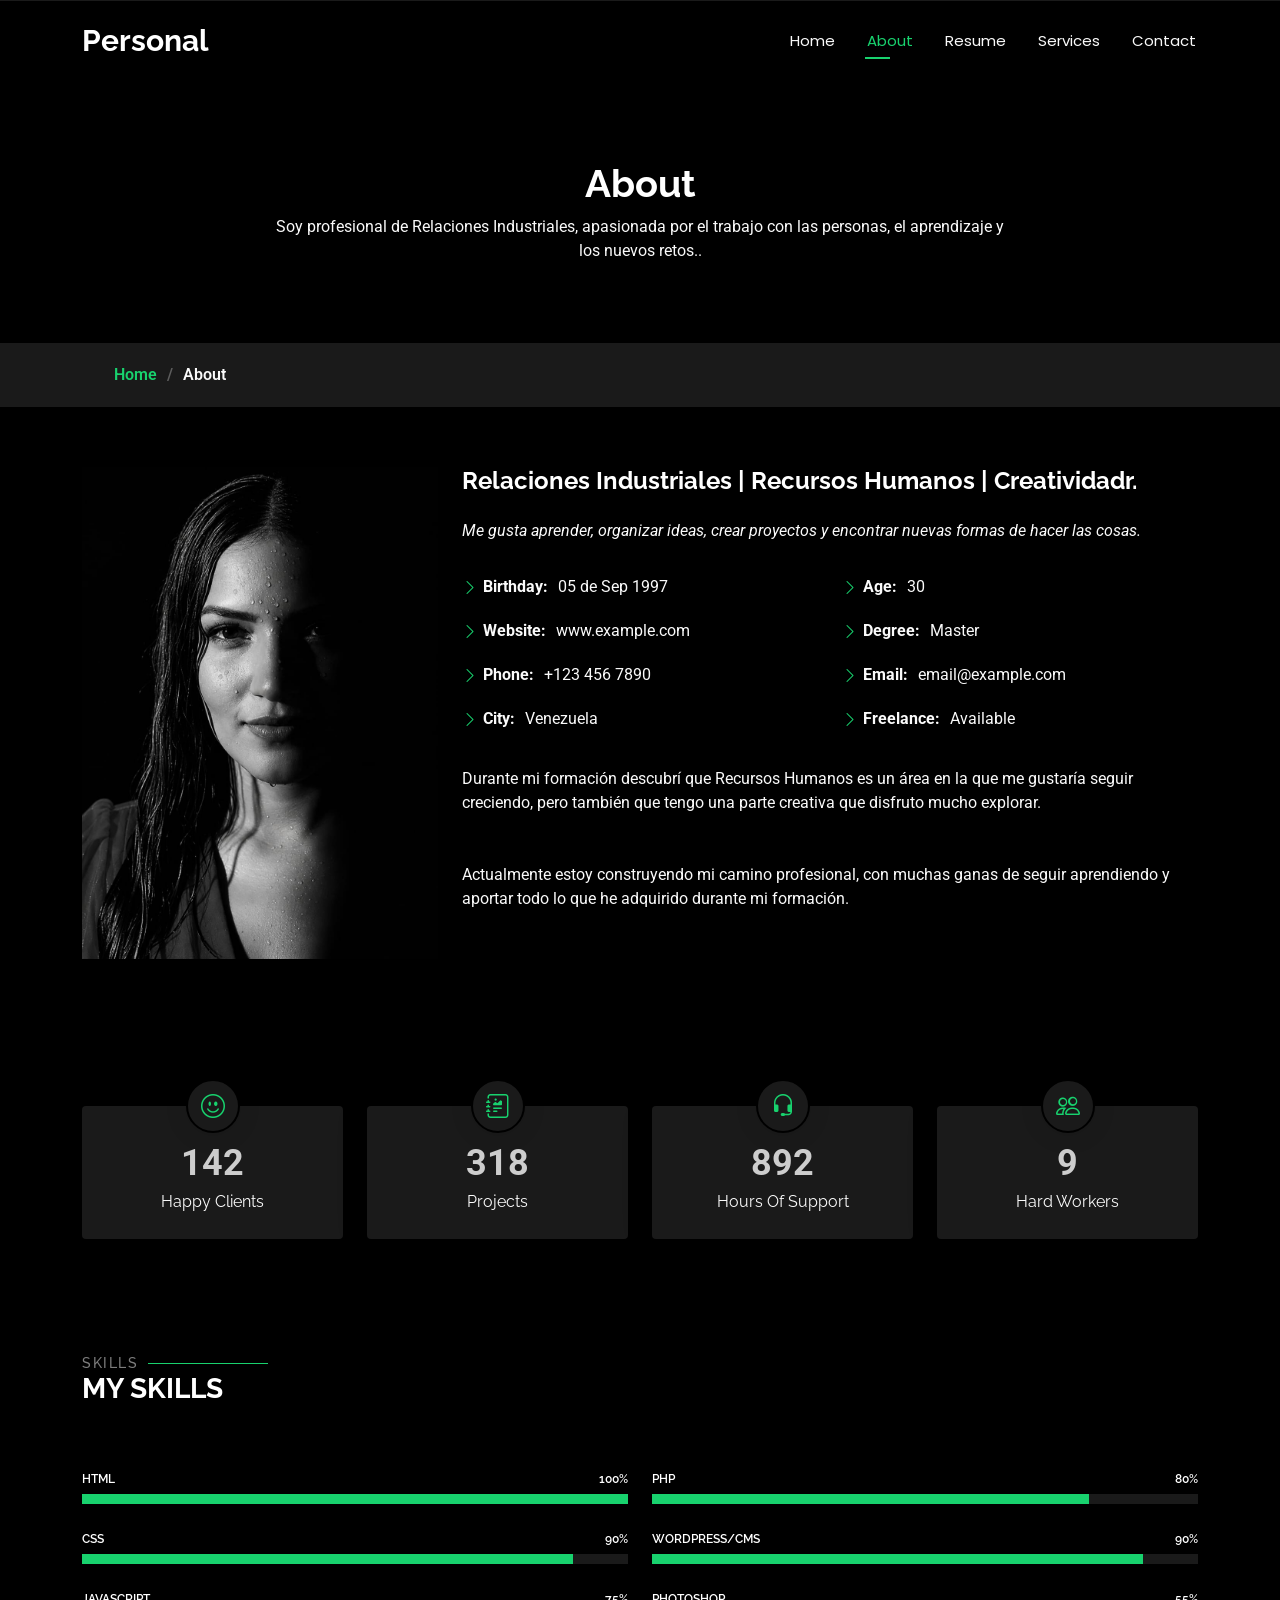
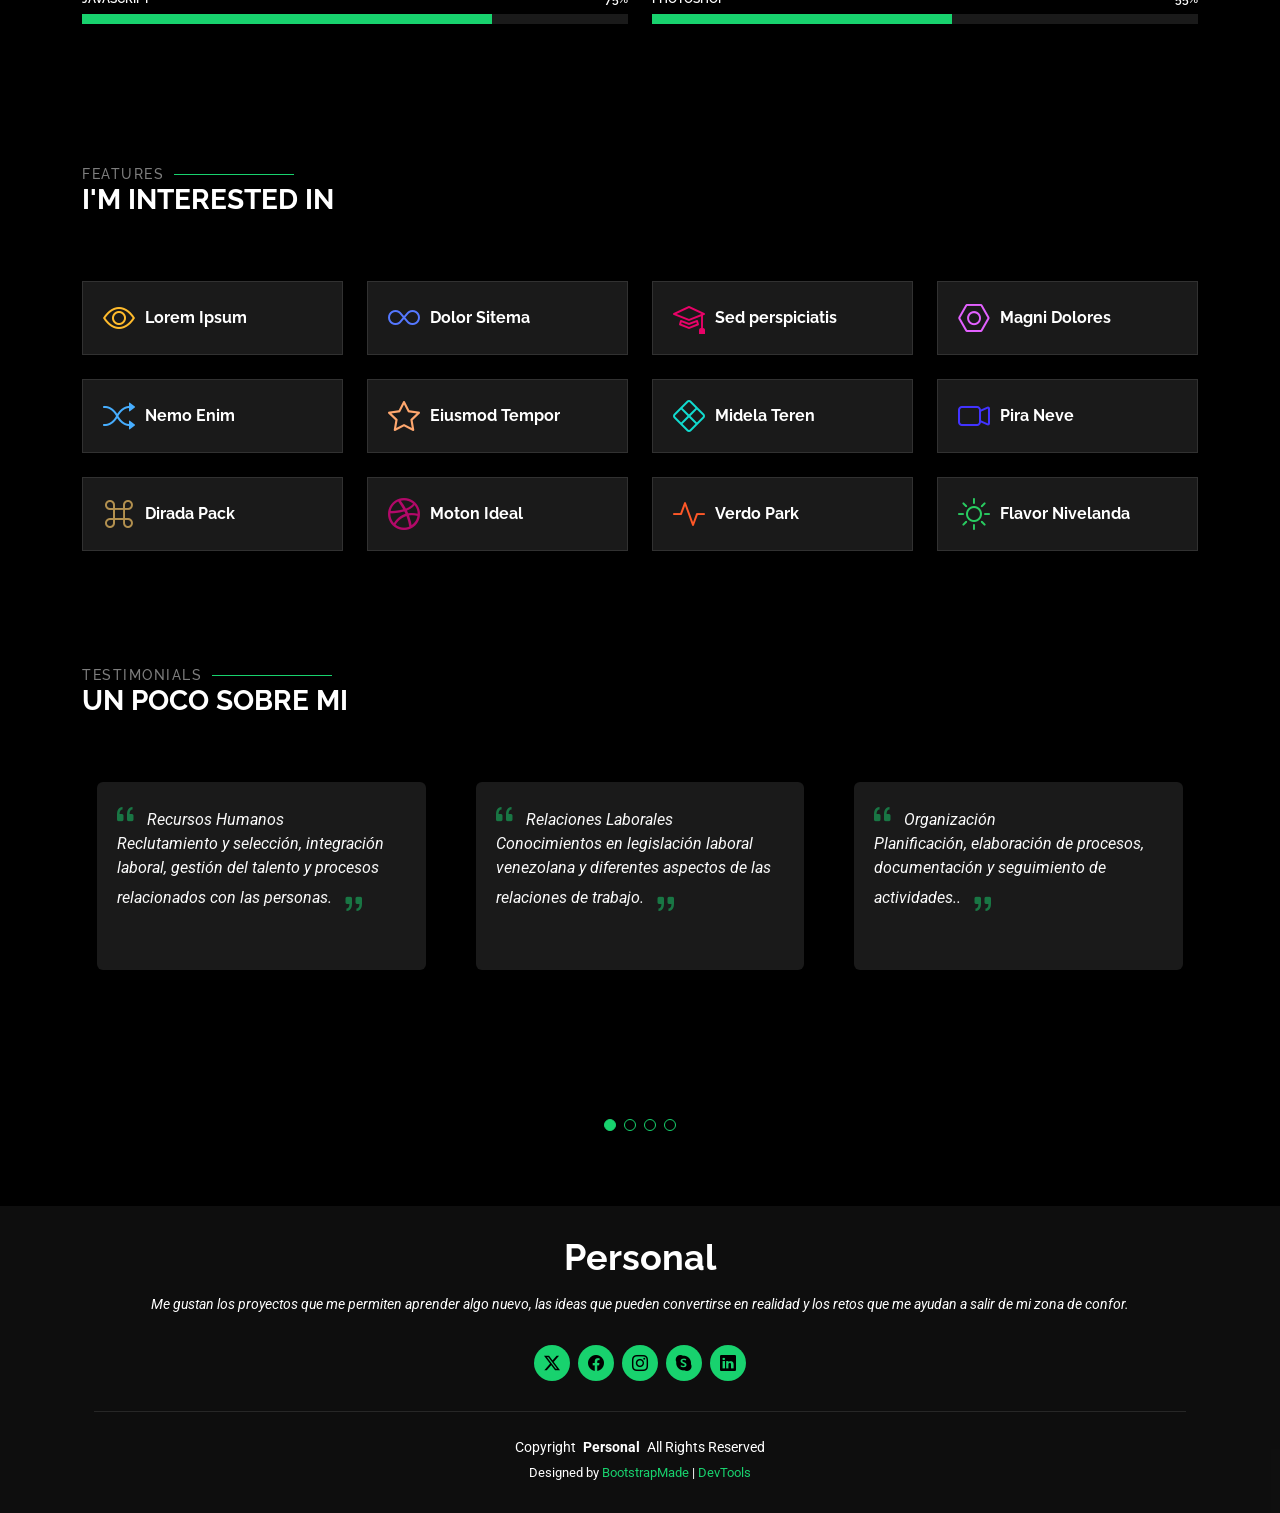
==== commit 8dc8ccc1: "actualizacion" ====
--- a/about.html
+++ b/about.html
@@ -71,7 +71,7 @@
           <div class="row d-flex justify-content-center text-center">
             <div class="col-lg-8">
               <h1>About</h1>
-              <p class="mb-0">Odio et unde deleniti. Deserunt numquam exercitationem. Officiis quo odio sint voluptas consequatur ut a odio voluptatem. Sit dolorum debitis veritatis natus dolores. Quasi ratione sint. Sit quaerat ipsum dolorem.</p>
+              <p class="mb-0">Soy profesional de Relaciones Industriales, apasionada por el trabajo con las personas, el aprendizaje y los nuevos retos..</p>
             </div>
           </div>
         </div>
@@ -98,7 +98,7 @@
           <div class="col-lg-8 content">
             <h2>Relaciones Industriales | Recursos Humanos | Creatividadr.</h2>
             <p class="fst-italic py-3">
-              Soy profesional de Relaciones Industriales, apasionada por el trabajo con las personas, el aprendizaje y los nuevos retos.
+              Me gusta aprender, organizar ideas, crear proyectos y encontrar nuevas formas de hacer las cosas.
             </p>
             <div class="row">
               <div class="col-lg-6">
@@ -355,7 +355,7 @@
       <!-- Section Title -->
       <div class="container section-title" data-aos="fade-up">
         <h2>Testimonials</h2>
-        <div><span>Check my</span> <span class="description-title">Testimonials</span></div>
+        <div><span>Un Poco sobre</span> <span class="description-title">mi</span></div>
       </div><!-- End Section Title -->
 
       <div class="container" data-aos="fade-up" data-aos-delay="100">
@@ -392,12 +392,12 @@
               <div class="testimonial-item" "="">
             <p>
               <i class=" bi bi-quote quote-icon-left"></i>
-                <span>Proin iaculis purus consequat sem cure digni ssim donec porttitora entum suscipit rhoncus. Accusantium quam, ultricies eget id, aliquam eget nibh et. Maecen aliquam, risus at semper.</span>
+                <span>Recursos Humanos <br>
+                Reclutamiento y selección, integración laboral, gestión del talento y procesos relacionados con las personas.</span>
                 <i class="bi bi-quote quote-icon-right"></i>
                 </p>
-                <img src="assets/img/person/person-m-9.webp" class="testimonial-img" alt="">
-                <h3>Saul Goodman</h3>
-                <h4>Ceo &amp; Founder</h4>
+              
+            
               </div>
             </div><!-- End testimonial item -->
 
@@ -405,12 +405,12 @@
               <div class="testimonial-item">
                 <p>
                   <i class="bi bi-quote quote-icon-left"></i>
-                  <span>Export tempor illum tamen malis malis eram quae irure esse labore quem cillum quid malis quorum velit fore eram velit sunt aliqua noster fugiat irure amet legam anim culpa.</span>
+                  <span>Relaciones Laborales <br>
+
+Conocimientos en legislación laboral venezolana y diferentes aspectos de las relaciones de trabajo.</span>
                   <i class="bi bi-quote quote-icon-right"></i>
                 </p>
-                <img src="assets/img/person/person-f-5.webp" class="testimonial-img" alt="">
-                <h3>Sara Wilsson</h3>
-                <h4>Designer</h4>
+               
               </div>
             </div><!-- End testimonial item -->
 
@@ -418,12 +418,12 @@
               <div class="testimonial-item">
                 <p>
                   <i class="bi bi-quote quote-icon-left"></i>
-                  <span>Enim nisi quem export duis labore cillum quae magna enim sint quorum nulla quem veniam duis minim tempor labore quem eram duis noster aute amet eram fore quis sint minim.</span>
+                  <span>Organización <br>
+
+Planificación, elaboración de procesos, documentación y seguimiento de actividades..</span>
                   <i class="bi bi-quote quote-icon-right"></i>
                 </p>
-                <img src="assets/img/person/person-f-12.webp" class="testimonial-img" alt="">
-                <h3>Jena Karlis</h3>
-                <h4>Store Owner</h4>
+                
               </div>
             </div><!-- End testimonial item -->
 
@@ -431,26 +431,16 @@
               <div class="testimonial-item">
                 <p>
                   <i class="bi bi-quote quote-icon-left"></i>
-                  <span>Fugiat enim eram quae cillum dolore dolor amet nulla culpa multos export minim fugiat dolor enim duis veniam ipsum anim magna sunt elit fore quem dolore labore illum veniam.</span>
+                  <span>Creatividad y contenido <br>
+
+Diseño de contenido, creación de ideas y desarrollo de propuestas visuales para proyectos y emprendimientos..</span>
                   <i class="bi bi-quote quote-icon-right"></i>
                 </p>
-                <img src="assets/img/person/person-m-12.webp" class="testimonial-img" alt="">
-                <h3>Matt Brandon</h3>
-                <h4>Freelancer</h4>
+                
               </div>
             </div><!-- End testimonial item -->
 
-            <div class="swiper-slide">
-              <div class="testimonial-item">
-                <p>
-                  <i class="bi bi-quote quote-icon-left"></i>
-                  <span>Quis quorum aliqua sint quem legam fore sunt eram irure aliqua veniam tempor noster veniam sunt culpa nulla illum cillum fugiat legam esse veniam culpa fore nisi cillum quid.</span>
-                  <i class="bi bi-quote quote-icon-right"></i>
-                </p>
-                <img src="assets/img/person/person-m-13.webp" class="testimonial-img" alt="">
-                <h3>John Larson</h3>
-                <h4>Entrepreneur</h4>
-              </div>
+           
             </div><!-- End testimonial item -->
 
           </div>
@@ -466,7 +456,7 @@
   <footer id="footer" class="footer dark-background">
     <div class="container">
       <h3 class="sitename">Personal</h3>
-      <p>Et aut eum quis fuga eos sunt ipsa nihil. Labore corporis magni eligendi fuga maxime saepe commodi placeat.</p>
+      <p>Me gustan los proyectos que me permiten aprender algo nuevo, las ideas que pueden convertirse en realidad y los retos que me ayudan a salir de mi zona de confor.</p>
       <div class="social-links d-flex justify-content-center">
         <a href=""><i class="bi bi-twitter-x"></i></a>
         <a href=""><i class="bi bi-facebook"></i></a>
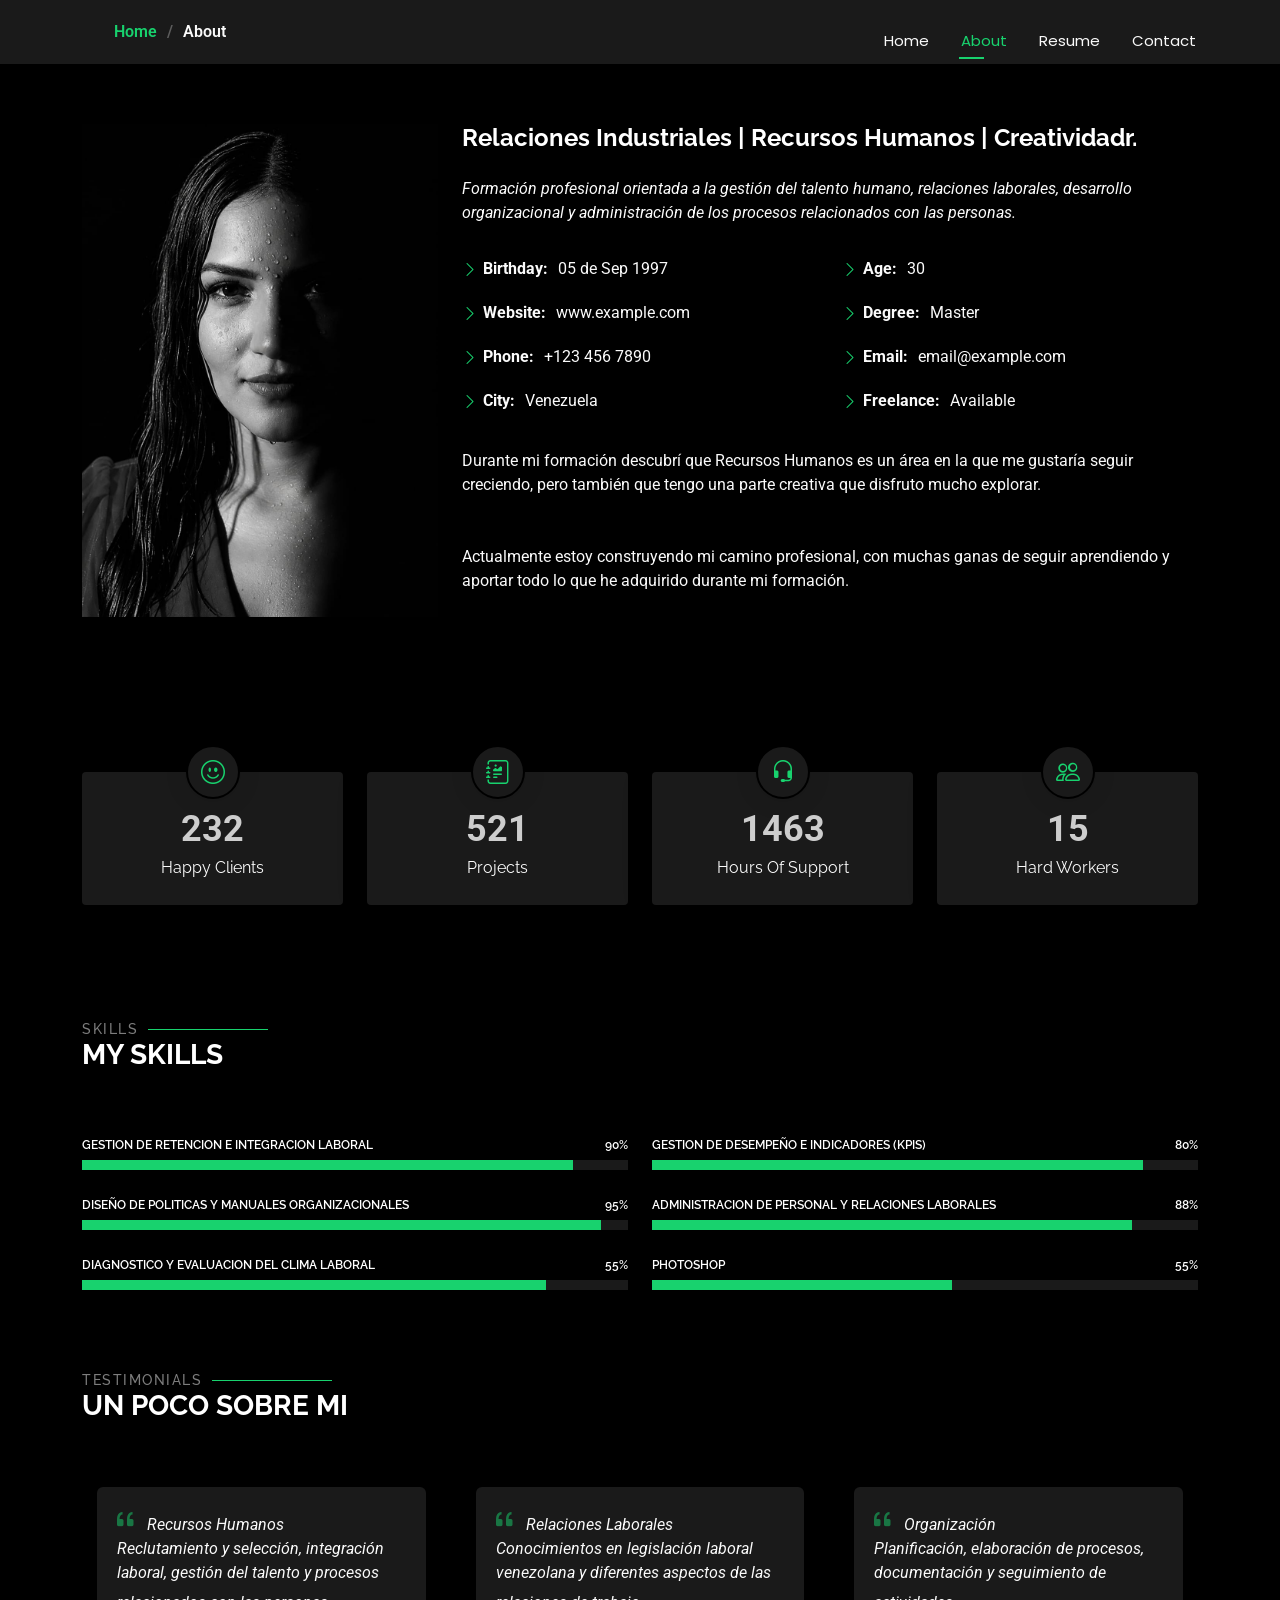
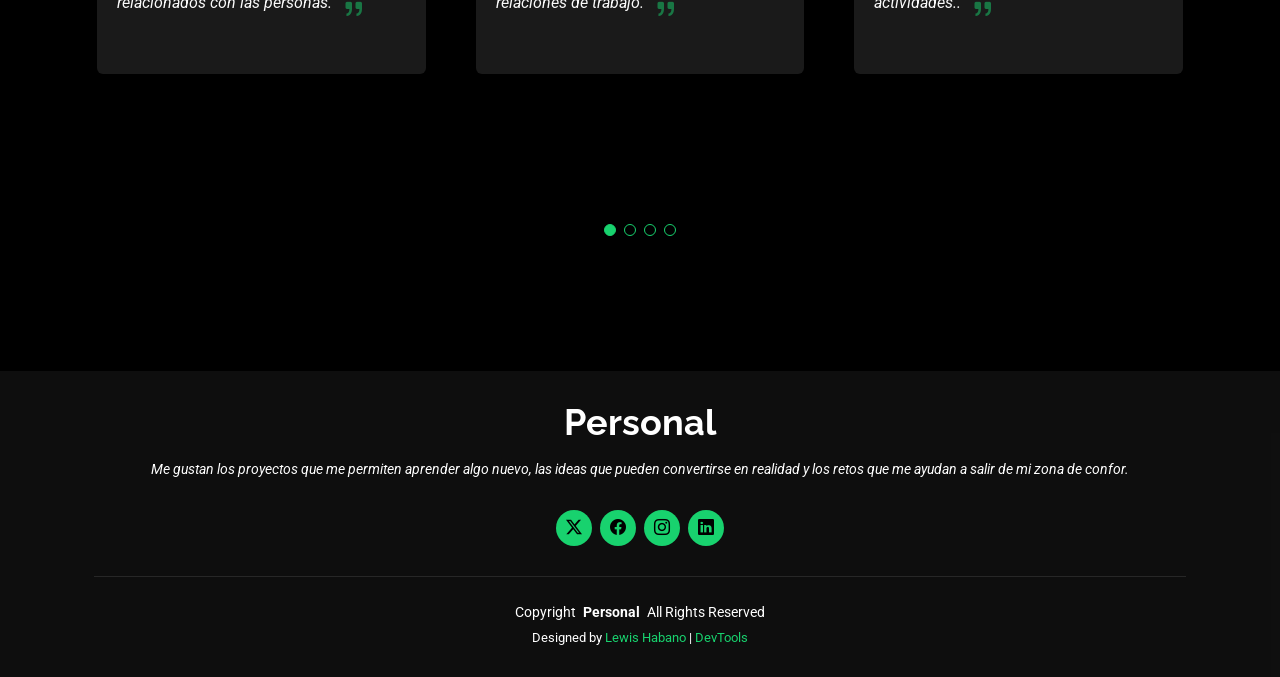
==== commit e338ade2: "Actualizacion comiit" ====
--- a/about.html
+++ b/about.html
@@ -44,7 +44,7 @@
       <a href="index.html" class="logo d-flex align-items-center">
         <!-- Uncomment the line below if you also wish to use an image logo -->
         <!-- <img src="assets/img/logo.webp" alt=""> -->
-        <h1 class="sitename">Personal</h1>
+       
       </a>
 
       <nav id="navmenu" class="navmenu">
@@ -52,7 +52,7 @@
           <li><a href="index.html">Home</a></li>
           <li><a href="about.html" class="active">About</a></li>
           <li><a href="resume.html">Resume</a></li>
-          <li><a href="services.html">Services</a></li>
+        
  
           <li><a href="contact.html">Contact</a></li>
         </ul>
@@ -66,16 +66,7 @@
 
     <!-- Page Title -->
     <div class="page-title" data-aos="fade">
-      <div class="heading">
-        <div class="container">
-          <div class="row d-flex justify-content-center text-center">
-            <div class="col-lg-8">
-              <h1>About</h1>
-              <p class="mb-0">Soy profesional de Relaciones Industriales, apasionada por el trabajo con las personas, el aprendizaje y los nuevos retos..</p>
-            </div>
-          </div>
-        </div>
-      </div>
+      
       <nav class="breadcrumbs">
         <div class="container">
           <ol>
@@ -98,7 +89,7 @@
           <div class="col-lg-8 content">
             <h2>Relaciones Industriales | Recursos Humanos | Creatividadr.</h2>
             <p class="fst-italic py-3">
-              Me gusta aprender, organizar ideas, crear proyectos y encontrar nuevas formas de hacer las cosas.
+              Formación profesional orientada a la gestión del talento humano, relaciones laborales, desarrollo organizacional y administración de los procesos relacionados con las personas.
             </p>
             <div class="row">
               <div class="col-lg-6">
@@ -193,23 +184,23 @@
           <div class="col-lg-6">
 
             <div class="progress">
-              <span class="skill"><span>HTML</span> <i class="val">100%</i></span>
-              <div class="progress-bar-wrap">
-                <div class="progress-bar" role="progressbar" aria-valuenow="100" aria-valuemin="0" aria-valuemax="100"></div>
-              </div>
-            </div><!-- End Skills Item -->
-
-            <div class="progress">
-              <span class="skill"><span>CSS</span> <i class="val">90%</i></span>
+              <span class="skill"><span>Gestion de Retencion e Integracion Laboral</span> <i class="val">90%</i></span>
               <div class="progress-bar-wrap">
                 <div class="progress-bar" role="progressbar" aria-valuenow="90" aria-valuemin="0" aria-valuemax="100"></div>
               </div>
             </div><!-- End Skills Item -->
 
             <div class="progress">
-              <span class="skill"><span>JavaScript</span> <i class="val">75%</i></span>
-              <div class="progress-bar-wrap">
-                <div class="progress-bar" role="progressbar" aria-valuenow="75" aria-valuemin="0" aria-valuemax="100"></div>
+              <span class="skill"><span>Diseño de Politicas y Manuales Organizacionales</span> <i class="val">95%</i></span>
+              <div class="progress-bar-wrap">
+                <div class="progress-bar" role="progressbar" aria-valuenow="95" aria-valuemin="0" aria-valuemax="100"></div>
+              </div>
+            </div><!-- End Skills Item -->
+
+            <div class="progress">
+              <span class="skill"><span>Diagnostico y Evaluacion del Clima Laboral</span> <i class="val">55%</i></span>
+              <div class="progress-bar-wrap">
+                <div class="progress-bar" role="progressbar" aria-valuenow="85" aria-valuemin="0" aria-valuemax="100"></div>
               </div>
             </div><!-- End Skills Item -->
 
@@ -218,137 +209,29 @@
           <div class="col-lg-6">
 
             <div class="progress">
-              <span class="skill"><span>PHP</span> <i class="val">80%</i></span>
-              <div class="progress-bar-wrap">
-                <div class="progress-bar" role="progressbar" aria-valuenow="80" aria-valuemin="0" aria-valuemax="100"></div>
-              </div>
-            </div><!-- End Skills Item -->
-
-            <div class="progress">
-              <span class="skill"><span>WordPress/CMS</span> <i class="val">90%</i></span>
+              <span class="skill"><span>Gestion de desempeño e indicadores (KPis)</span> <i class="val">80%</i></span>
               <div class="progress-bar-wrap">
                 <div class="progress-bar" role="progressbar" aria-valuenow="90" aria-valuemin="0" aria-valuemax="100"></div>
               </div>
             </div><!-- End Skills Item -->
 
             <div class="progress">
+              <span class="skill"><span>Administracion de personal y Relaciones Laborales</span> <i class="val">88%</i></span>
+              <div class="progress-bar-wrap">
+                <div class="progress-bar" role="progressbar" aria-valuenow="88" aria-valuemin="0" aria-valuemax="100"></div>
+              </div>
+            </div><!-- End Skills Item -->
+
+            <div class="progress">
               <span class="skill"><span>Photoshop</span> <i class="val">55%</i></span>
               <div class="progress-bar-wrap">
                 <div class="progress-bar" role="progressbar" aria-valuenow="55" aria-valuemin="0" aria-valuemax="100"></div>
               </div>
             </div><!-- End Skills Item -->
-
-          </div>
-
-        </div>
-
-      </div>
-
-    </section><!-- /Skills Section -->
-
-    <!-- Interests Section -->
-    <section id="interests" class="interests section">
-
-      <!-- Section Title -->
-      <div class="container section-title" data-aos="fade-up">
-        <h2>Features</h2>
-        <div><span>I'm</span> <span class="description-title">interested in</span></div>
-      </div><!-- End Section Title -->
-
-      <div class="container">
-
-        <div class="row gy-4">
-
-          <div class="col-lg-3 col-md-4" data-aos="fade-up" data-aos-delay="100">
-            <div class="features-item">
-              <i class="bi bi-eye" style="color: #ffbb2c;"></i>
-              <h3><a href="" class="stretched-link">Lorem Ipsum</a></h3>
-            </div>
-          </div><!-- End Feature Item -->
-
-          <div class="col-lg-3 col-md-4" data-aos="fade-up" data-aos-delay="200">
-            <div class="features-item">
-              <i class="bi bi-infinity" style="color: #5578ff;"></i>
-              <h3><a href="" class="stretched-link">Dolor Sitema</a></h3>
-            </div>
-          </div><!-- End Feature Item -->
-
-          <div class="col-lg-3 col-md-4" data-aos="fade-up" data-aos-delay="300">
-            <div class="features-item">
-              <i class="bi bi-mortarboard" style="color: #e80368;"></i>
-              <h3><a href="" class="stretched-link">Sed perspiciatis</a></h3>
-            </div>
-          </div><!-- End Feature Item -->
-
-          <div class="col-lg-3 col-md-4" data-aos="fade-up" data-aos-delay="400">
-            <div class="features-item">
-              <i class="bi bi-nut" style="color: #e361ff;"></i>
-              <h3><a href="" class="stretched-link">Magni Dolores</a></h3>
-            </div>
-          </div><!-- End Feature Item -->
-
-          <div class="col-lg-3 col-md-4" data-aos="fade-up" data-aos-delay="500">
-            <div class="features-item">
-              <i class="bi bi-shuffle" style="color: #47aeff;"></i>
-              <h3><a href="" class="stretched-link">Nemo Enim</a></h3>
-            </div>
-          </div><!-- End Feature Item -->
-
-          <div class="col-lg-3 col-md-4" data-aos="fade-up" data-aos-delay="600">
-            <div class="features-item">
-              <i class="bi bi-star" style="color: #ffa76e;"></i>
-              <h3><a href="" class="stretched-link">Eiusmod Tempor</a></h3>
-            </div>
-          </div><!-- End Feature Item -->
-
-          <div class="col-lg-3 col-md-4" data-aos="fade-up" data-aos-delay="700">
-            <div class="features-item">
-              <i class="bi bi-x-diamond" style="color: #11dbcf;"></i>
-              <h3><a href="" class="stretched-link">Midela Teren</a></h3>
-            </div>
-          </div><!-- End Feature Item -->
-
-          <div class="col-lg-3 col-md-4" data-aos="fade-up" data-aos-delay="800">
-            <div class="features-item">
-              <i class="bi bi-camera-video" style="color: #4233ff;"></i>
-              <h3><a href="" class="stretched-link">Pira Neve</a></h3>
-            </div>
-          </div><!-- End Feature Item -->
-
-          <div class="col-lg-3 col-md-4" data-aos="fade-up" data-aos-delay="900">
-            <div class="features-item">
-              <i class="bi bi-command" style="color: #b2904f;"></i>
-              <h3><a href="" class="stretched-link">Dirada Pack</a></h3>
-            </div>
-          </div><!-- End Feature Item -->
-
-          <div class="col-lg-3 col-md-4" data-aos="fade-up" data-aos-delay="1000">
-            <div class="features-item">
-              <i class="bi bi-dribbble" style="color: #b20969;"></i>
-              <h3><a href="" class="stretched-link">Moton Ideal</a></h3>
-            </div>
-          </div><!-- End Feature Item -->
-
-          <div class="col-lg-3 col-md-4" data-aos="fade-up" data-aos-delay="1100">
-            <div class="features-item">
-              <i class="bi bi-activity" style="color: #ff5828;"></i>
-              <h3><a href="" class="stretched-link">Verdo Park</a></h3>
-            </div>
-          </div><!-- End Feature Item -->
-
-          <div class="col-lg-3 col-md-4" data-aos="fade-up" data-aos-delay="1200">
-            <div class="features-item">
-              <i class="bi bi-brightness-high" style="color: #29cc61;"></i>
-              <h3><a href="" class="stretched-link">Flavor Nivelanda</a></h3>
-            </div>
-          </div><!-- End Feature Item -->
-
-        </div>
-
-      </div>
-
-    </section><!-- /Interests Section -->
-
+          </div>
+        </div>
+      </div>
+    
     <!-- Testimonials Section -->
     <section id="testimonials" class="testimonials section">
 
@@ -459,9 +342,9 @@
       <p>Me gustan los proyectos que me permiten aprender algo nuevo, las ideas que pueden convertirse en realidad y los retos que me ayudan a salir de mi zona de confor.</p>
       <div class="social-links d-flex justify-content-center">
         <a href=""><i class="bi bi-twitter-x"></i></a>
-        <a href=""><i class="bi bi-facebook"></i></a>
-        <a href=""><i class="bi bi-instagram"></i></a>
-        <a href=""><i class="bi bi-skype"></i></a>
+        <a href="https://www.facebook.com/share/1FEgYSRhys/"target="_blank" ><i class="bi bi-facebook" ></i></a>
+          <a href="https://www.instagram.com/yaniiosk05?stkn=eThzeW83MzVmbmM=" target="_blank"><i class="bi bi-instagram"></i></a>
+       
         <a href=""><i class="bi bi-linkedin"></i></a>
       </div>
       <div class="container">
@@ -473,7 +356,7 @@
           <!-- You can delete the links only if you've purchased the pro version. -->
           <!-- Licensing information: https://bootstrapmade.com/license/ -->
           <!-- Purchase the pro version with working PHP/AJAX contact form: [buy-url] -->
-          Designed by <a href="https://bootstrapmade.com/">BootstrapMade</a> | <a href="https://bootstrapmade.com/tools/">DevTools</a>
+           Designed by <a href="https://mi-portafolio-kohl.vercel.app/" target="_blank">Lewis Habano</a> | <a href="https://mi-portafolio-kohl.vercel.app/" target="_blank">DevTools</a>
         </div>
       </div>
     </div>
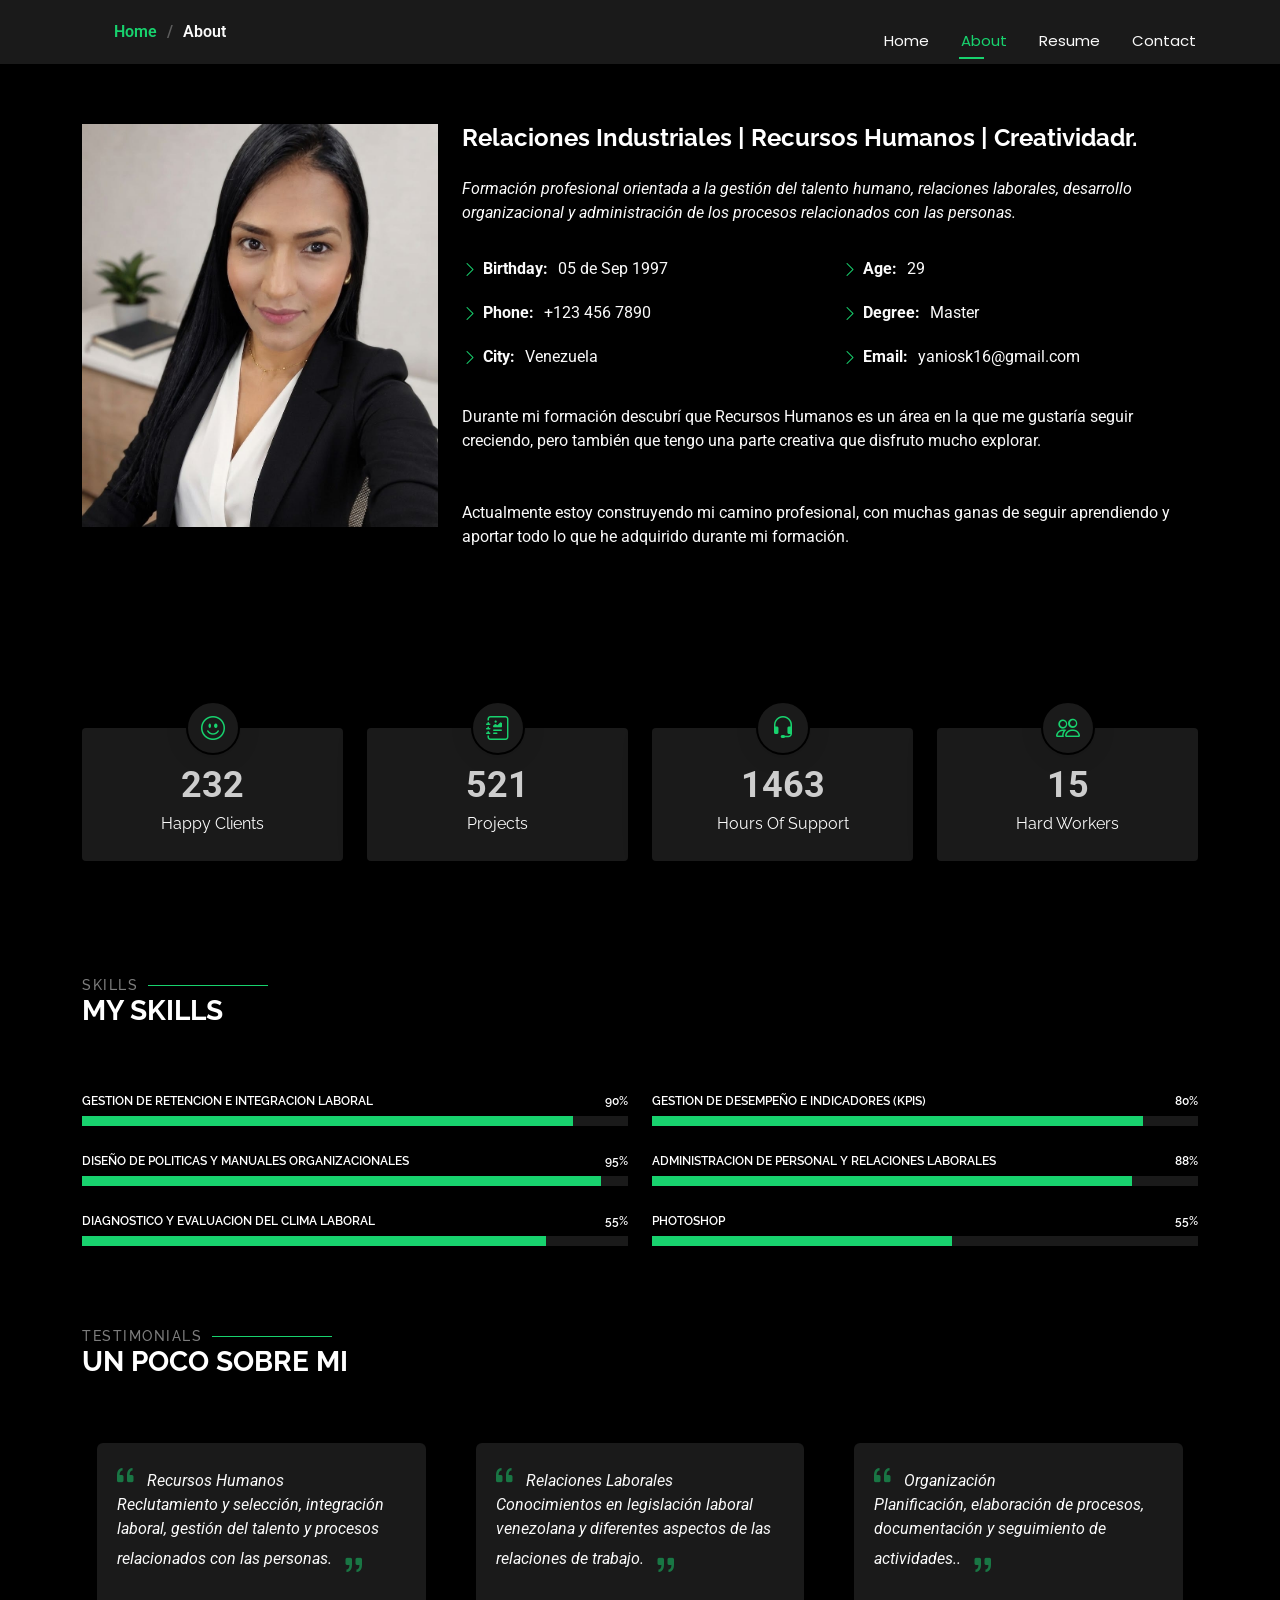
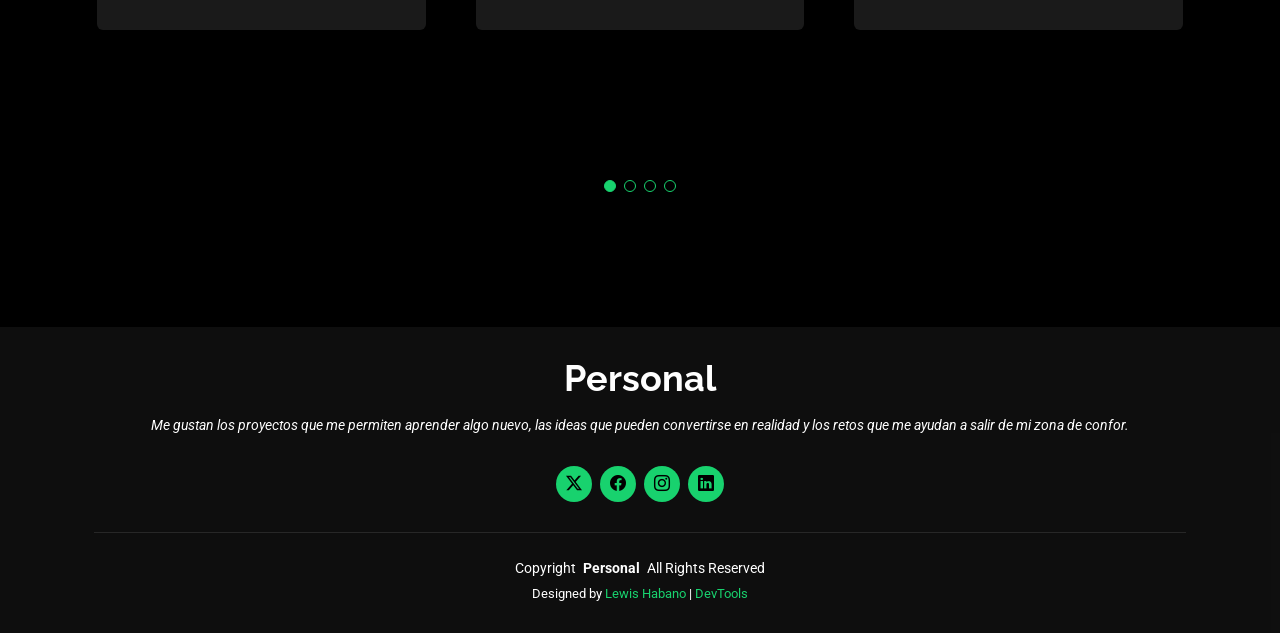
==== commit 6dd4e0d2: "actualizacion funal" ====
--- a/about.html
+++ b/about.html
@@ -84,7 +84,7 @@
 
         <div class="row gy-4 justify-content-center">
           <div class="col-lg-4">
-            <img src="assets/img/FotoYani.jpeg"  class="img-fluid" alt="">
+            <img src="assets/img/WhatsApp Image 2026-10-06 at 7.08.54 PM.jpeg"  class="img-fluid" alt="">
           </div>
           <div class="col-lg-8 content">
             <h2>Relaciones Industriales | Recursos Humanos | Creatividadr.</h2>
@@ -95,17 +95,17 @@
               <div class="col-lg-6">
                 <ul>
                   <li><i class="bi bi-chevron-right"></i> <strong>Birthday:</strong> <span>05 de Sep 1997</span></li>
-                  <li><i class="bi bi-chevron-right"></i> <strong>Website:</strong> <span>www.example.com</span></li>
+                 
                   <li><i class="bi bi-chevron-right"></i> <strong>Phone:</strong> <span>+123 456 7890</span></li>
                   <li><i class="bi bi-chevron-right"></i> <strong>City:</strong> <span>Venezuela</span></li>
                 </ul>
               </div>
               <div class="col-lg-6">
                 <ul>
-                  <li><i class="bi bi-chevron-right"></i> <strong>Age:</strong> <span>30</span></li>
+                  <li><i class="bi bi-chevron-right"></i> <strong>Age:</strong> <span>29</span></li>
                   <li><i class="bi bi-chevron-right"></i> <strong>Degree:</strong> <span>Master</span></li>
-                  <li><i class="bi bi-chevron-right"></i> <strong>Email:</strong> <span>email@example.com</span></li>
-                  <li><i class="bi bi-chevron-right"></i> <strong>Freelance:</strong> <span>Available</span></li>
+                  <li><i class="bi bi-chevron-right"></i> <strong>Email:</strong> <span>yaniosk16@gmail.com</span></li>
+                  
                 </ul>
               </div>
             </div>
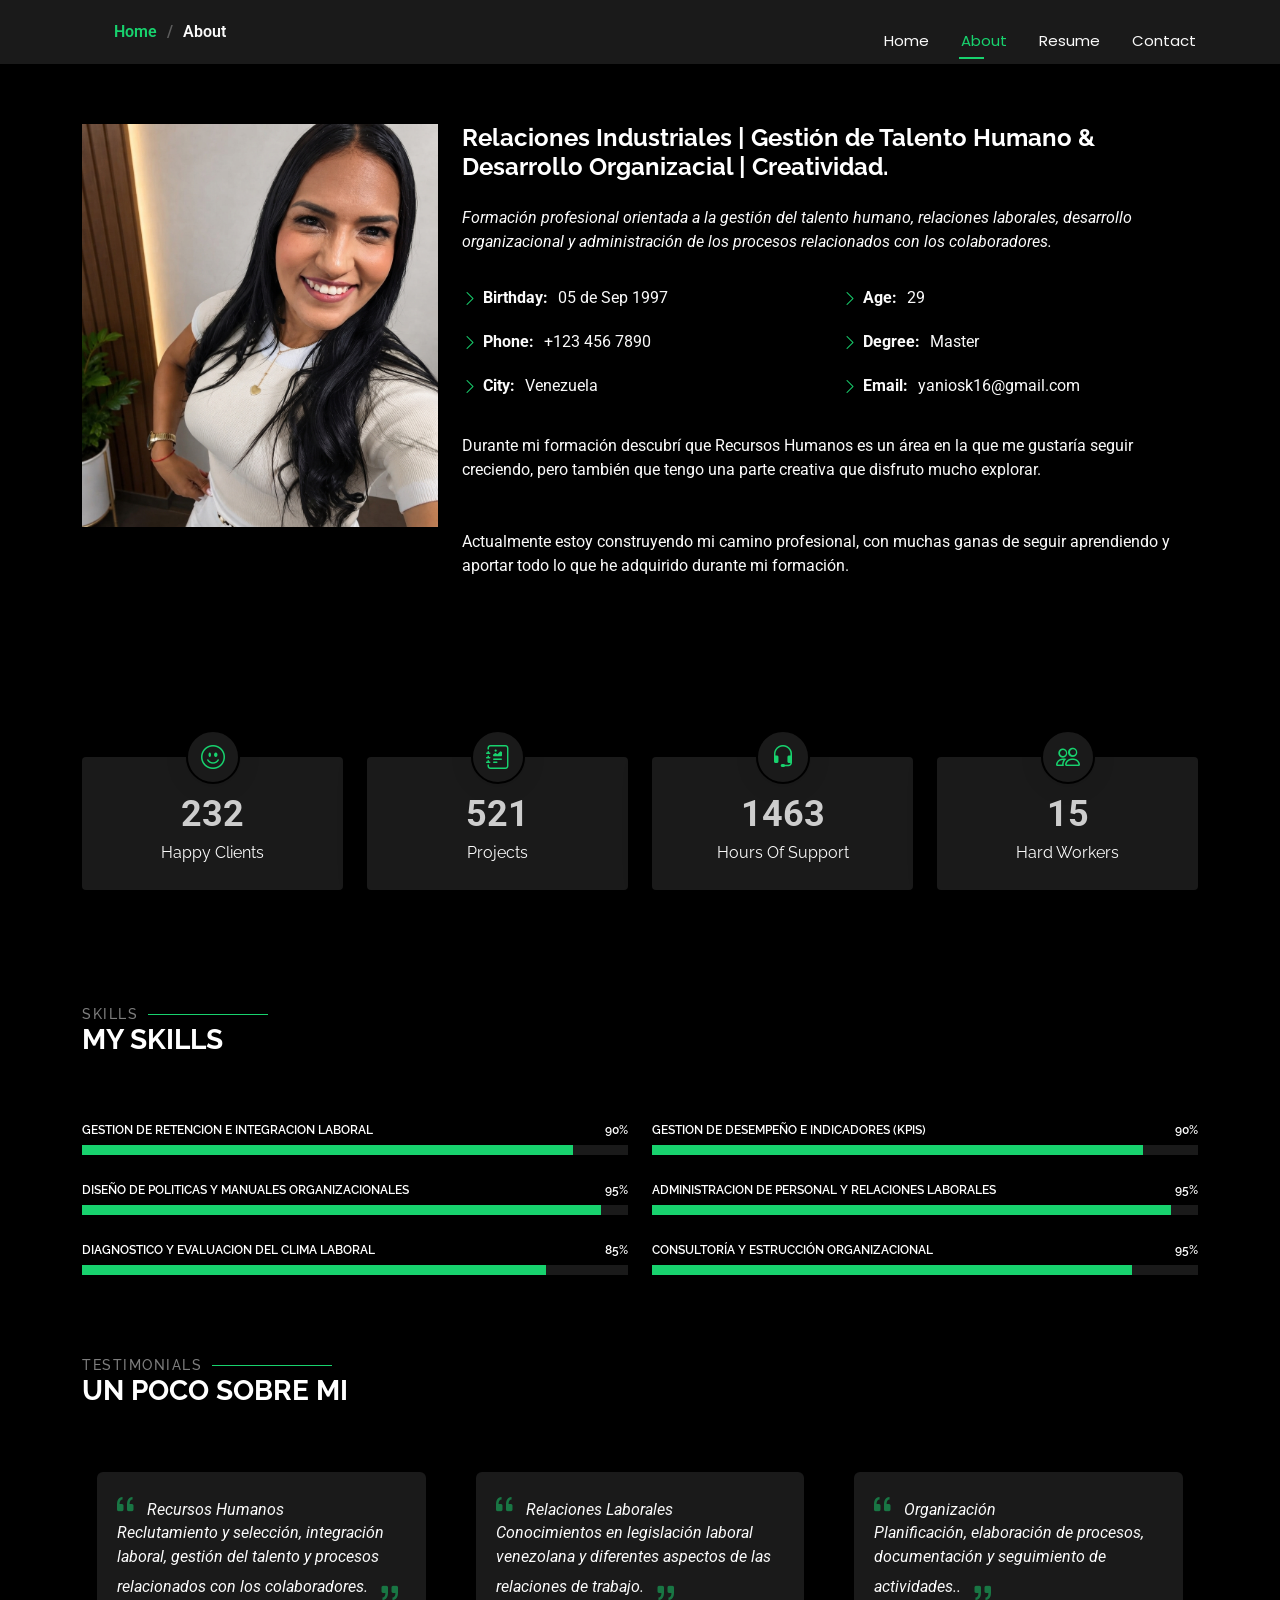
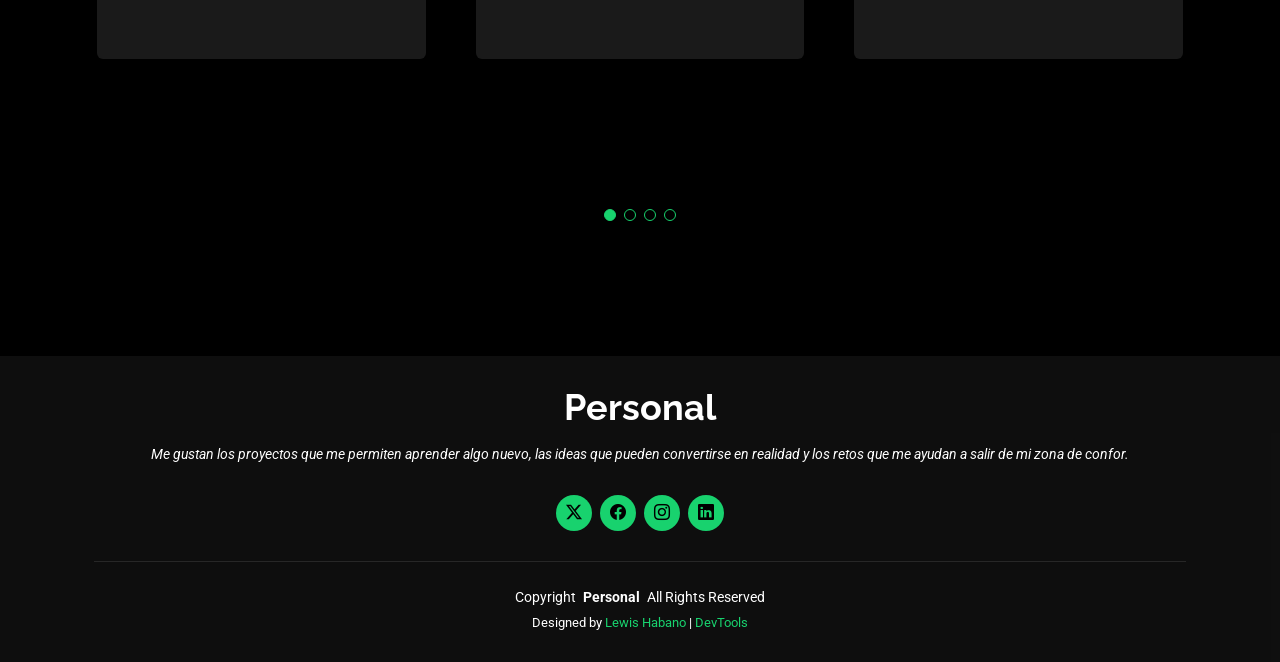
==== commit 41eb0e0f: "act finalll" ====
--- a/about.html
+++ b/about.html
@@ -84,12 +84,12 @@
 
         <div class="row gy-4 justify-content-center">
           <div class="col-lg-4">
-            <img src="assets/img/WhatsApp Image 2026-10-06 at 7.08.54 PM.jpeg"  class="img-fluid" alt="">
+            <img src="assets/img/10.jfif"  class="img-fluid" alt="">
           </div>
           <div class="col-lg-8 content">
-            <h2>Relaciones Industriales | Recursos Humanos | Creatividadr.</h2>
+            <h2>Relaciones Industriales | Gestión de Talento Humano & Desarrollo Organizacial  | Creatividad.</h2>
             <p class="fst-italic py-3">
-              Formación profesional orientada a la gestión del talento humano, relaciones laborales, desarrollo organizacional y administración de los procesos relacionados con las personas.
+              Formación profesional orientada a la gestión del talento humano, relaciones laborales, desarrollo organizacional y administración de los procesos relacionados con los colaboradores.
             </p>
             <div class="row">
               <div class="col-lg-6">
@@ -198,7 +198,7 @@
             </div><!-- End Skills Item -->
 
             <div class="progress">
-              <span class="skill"><span>Diagnostico y Evaluacion del Clima Laboral</span> <i class="val">55%</i></span>
+              <span class="skill"><span>Diagnostico y Evaluacion del Clima Laboral</span> <i class="val">85%</i></span>
               <div class="progress-bar-wrap">
                 <div class="progress-bar" role="progressbar" aria-valuenow="85" aria-valuemin="0" aria-valuemax="100"></div>
               </div>
@@ -209,23 +209,23 @@
           <div class="col-lg-6">
 
             <div class="progress">
-              <span class="skill"><span>Gestion de desempeño e indicadores (KPis)</span> <i class="val">80%</i></span>
+              <span class="skill"><span>Gestion de desempeño e indicadores (KPis)</span> <i class="val">90%</i></span>
               <div class="progress-bar-wrap">
                 <div class="progress-bar" role="progressbar" aria-valuenow="90" aria-valuemin="0" aria-valuemax="100"></div>
               </div>
             </div><!-- End Skills Item -->
 
             <div class="progress">
-              <span class="skill"><span>Administracion de personal y Relaciones Laborales</span> <i class="val">88%</i></span>
+              <span class="skill"><span>Administracion de personal y Relaciones Laborales</span> <i class="val">95%</i></span>
+              <div class="progress-bar-wrap">
+                <div class="progress-bar" role="progressbar" aria-valuenow="95" aria-valuemin="0" aria-valuemax="100"></div>
+              </div>
+            </div><!-- End Skills Item -->
+
+            <div class="progress">
+              <span class="skill"><span>Consultoría y Estrucción Organizacional</span> <i class="val">95%</i></span>
               <div class="progress-bar-wrap">
                 <div class="progress-bar" role="progressbar" aria-valuenow="88" aria-valuemin="0" aria-valuemax="100"></div>
-              </div>
-            </div><!-- End Skills Item -->
-
-            <div class="progress">
-              <span class="skill"><span>Photoshop</span> <i class="val">55%</i></span>
-              <div class="progress-bar-wrap">
-                <div class="progress-bar" role="progressbar" aria-valuenow="55" aria-valuemin="0" aria-valuemax="100"></div>
               </div>
             </div><!-- End Skills Item -->
           </div>
@@ -276,7 +276,7 @@
             <p>
               <i class=" bi bi-quote quote-icon-left"></i>
                 <span>Recursos Humanos <br>
-                Reclutamiento y selección, integración laboral, gestión del talento y procesos relacionados con las personas.</span>
+                Reclutamiento y selección, integración laboral, gestión del talento y procesos relacionados con los colaboradores.</span>
                 <i class="bi bi-quote quote-icon-right"></i>
                 </p>
               
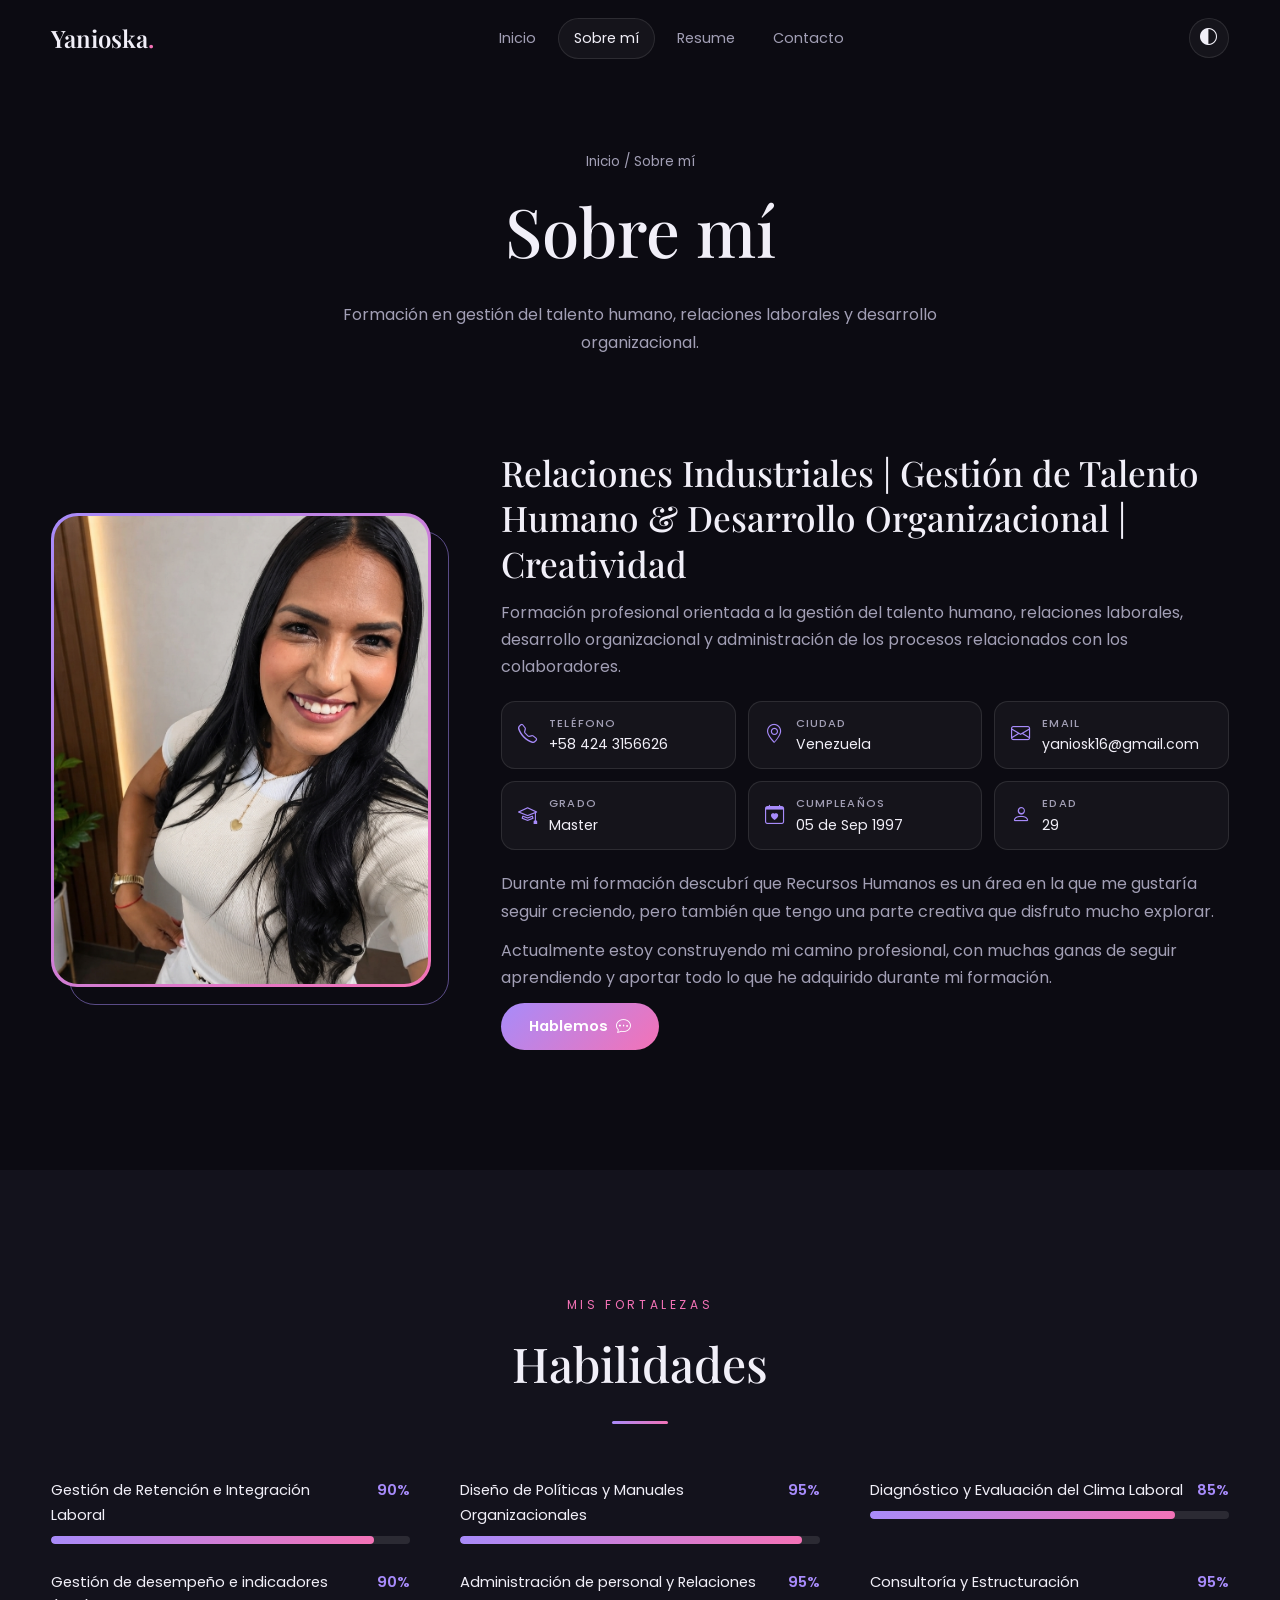
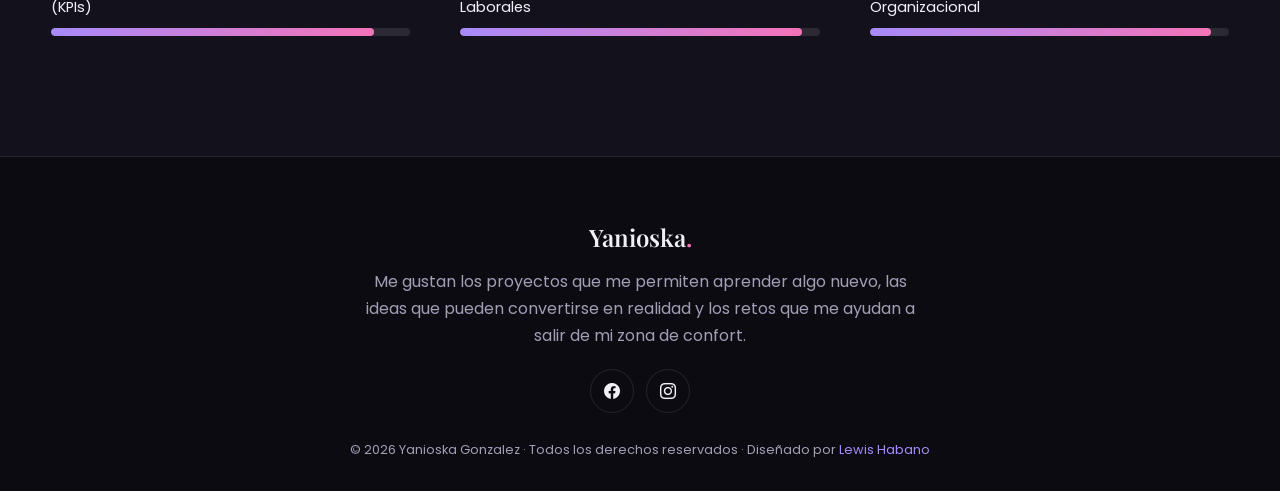
==== commit 3806e2ae: "Actiaclode" ====
--- a/about.html
+++ b/about.html
@@ -1,388 +1,55 @@
 <!DOCTYPE html>
-<html lang="en">
-
+<html lang="es">
 <head>
   <meta charset="utf-8">
-  <meta content="width=device-width, initial-scale=1.0" name="viewport">
-  <title>Yanioska Gonzalez</title>
-  <meta name="description" content="">
-  <meta name="keywords" content="">
-
-  <!-- Favicons -->
+  <meta name="viewport" content="width=device-width, initial-scale=1.0">
+  <title>Sobre mí · Yanioska Gonzalez</title>
+  <meta name="description" content="Portafolio de Yanioska Gonzalez · Relaciones Industriales, Recursos Humanos y Creatividad.">
+  <meta name="theme-color" content="#0c0b12">
   <link href="assets/img/FotoYani.jpeg" rel="icon">
-  <link href="assets/img/apple-touch-icon.png" rel="apple-touch-icon">
-
-  <!-- Fonts -->
-  <link href="https://fonts.googleapis.com" rel="preconnect">
-  <link href="https://fonts.gstatic.com" rel="preconnect" crossorigin>
-  <link href="https://fonts.googleapis.com/css2?family=Roboto:ital,wght@0,100;0,300;0,400;0,500;0,700;0,900;1,100;1,300;1,400;1,500;1,700;1,900&family=Poppins:ital,wght@0,100;0,200;0,300;0,400;0,500;0,600;0,700;0,800;0,900;1,100;1,200;1,300;1,400;1,500;1,600;1,700;1,800;1,900&family=Raleway:ital,wght@0,100;0,200;0,300;0,400;0,500;0,600;0,700;0,800;0,900;1,100;1,200;1,300;1,400;1,500;1,600;1,700;1,800;1,900&display=swap" rel="stylesheet">
-
-  <!-- Vendor CSS Files -->
-  <link href="assets/vendor/bootstrap/css/bootstrap.min.css" rel="stylesheet">
-  <link href="assets/vendor/bootstrap-icons/bootstrap-icons.css" rel="stylesheet">
-  <link href="assets/vendor/aos/aos.css" rel="stylesheet">
-  <link href="assets/vendor/swiper/swiper-bundle.min.css" rel="stylesheet">
-  <link href="assets/vendor/glightbox/css/glightbox.min.css" rel="stylesheet">
-
-  <!-- Main CSS File -->
-  <link href="assets/css/main.css" rel="stylesheet">
-
-  <!-- =======================================================
-  * Template Name: Personal
-  * Template URL: https://bootstrapmade.com/personal-free-resume-bootstrap-template/
-  * Updated: Mar 05 2025 with Bootstrap v5.3.3
-  * Author: BootstrapMade.com
-  * License: https://bootstrapmade.com/license/
-  ======================================================== -->
+  <link href="https://fonts.googleapis.com" rel="preconnect"><link href="https://fonts.gstatic.com" rel="preconnect" crossorigin>
+  <link href="https://fonts.googleapis.com/css2?family=Playfair+Display:wght@400;500;600&family=Poppins:wght@300;400;500;600&display=swap" rel="stylesheet">
+  <link href="https://cdn.jsdelivr.net/npm/bootstrap-icons@1.11.3/font/bootstrap-icons.min.css" rel="stylesheet">
+  <link href="portfolio.css" rel="stylesheet">
+  <script>try{var t=localStorage.getItem('theme');if(t)document.documentElement.dataset.theme=t}catch(e){}</script>
 </head>
-
 <body class="about-page">
-
-  <header id="header" class="header d-flex align-items-center fixed-top">
-    <div class="container-fluid container-xl position-relative d-flex align-items-center justify-content-between">
-
-      <a href="index.html" class="logo d-flex align-items-center">
-        <!-- Uncomment the line below if you also wish to use an image logo -->
-        <!-- <img src="assets/img/logo.webp" alt=""> -->
-       
-      </a>
-
-      <nav id="navmenu" class="navmenu">
-        <ul>
-          <li><a href="index.html">Home</a></li>
-          <li><a href="about.html" class="active">About</a></li>
-          <li><a href="resume.html">Resume</a></li>
-        
- 
-          <li><a href="contact.html">Contact</a></li>
-        </ul>
-        <i class="mobile-nav-toggle d-xl-none bi bi-list"></i>
-      </nav>
-
-    </div>
-  </header>
-
-  <main class="main">
-
-    <!-- Page Title -->
-    <div class="page-title" data-aos="fade">
-      
-      <nav class="breadcrumbs">
-        <div class="container">
-          <ol>
-            <li><a href="index.html">Home</a></li>
-            <li class="current">About</li>
-          </ol>
-        </div>
-      </nav>
-    </div><!-- End Page Title -->
-
-    <!-- About Section -->
-    <section id="about" class="about section">
-
-      <div class="container" data-aos="fade-up" data-aos-delay="100">
-
-        <div class="row gy-4 justify-content-center">
-          <div class="col-lg-4">
-            <img src="assets/img/10.jfif"  class="img-fluid" alt="">
-          </div>
-          <div class="col-lg-8 content">
-            <h2>Relaciones Industriales | Gestión de Talento Humano & Desarrollo Organizacial  | Creatividad.</h2>
-            <p class="fst-italic py-3">
-              Formación profesional orientada a la gestión del talento humano, relaciones laborales, desarrollo organizacional y administración de los procesos relacionados con los colaboradores.
-            </p>
-            <div class="row">
-              <div class="col-lg-6">
-                <ul>
-                  <li><i class="bi bi-chevron-right"></i> <strong>Birthday:</strong> <span>05 de Sep 1997</span></li>
-                 
-                  <li><i class="bi bi-chevron-right"></i> <strong>Phone:</strong> <span>+123 456 7890</span></li>
-                  <li><i class="bi bi-chevron-right"></i> <strong>City:</strong> <span>Venezuela</span></li>
-                </ul>
-              </div>
-              <div class="col-lg-6">
-                <ul>
-                  <li><i class="bi bi-chevron-right"></i> <strong>Age:</strong> <span>29</span></li>
-                  <li><i class="bi bi-chevron-right"></i> <strong>Degree:</strong> <span>Master</span></li>
-                  <li><i class="bi bi-chevron-right"></i> <strong>Email:</strong> <span>yaniosk16@gmail.com</span></li>
-                  
-                </ul>
-              </div>
-            </div>
-            <p class="py-3">
-              Durante mi formación descubrí que Recursos Humanos es un área en la que me gustaría seguir creciendo, pero también que tengo una parte creativa que disfruto mucho explorar.
-              
-            </p>
-             <p class="py-3">
-              Actualmente estoy construyendo mi camino profesional, con muchas ganas de seguir aprendiendo y aportar todo lo que he adquirido durante mi formación.
-            </p>
-          </div>
-        </div>
-
+  <div id="preloader"></div><div id="progress"></div><div id="glow"></div>
+  <header class="header"><div class="wrap nav">
+    <a href="index.html" class="logo">Yanioska<span>.</span></a>
+    <nav class="menu"><a href="index.html">Inicio</a><a href="about.html" class="active">Sobre mí</a><a href="resume.html">Resume</a><a href="contact.html">Contacto</a></nav>
+    <div style="display:flex;gap:10px"><button class="icon-btn" id="theme-toggle" aria-label="Cambiar tema"><i class="bi bi-circle-half"></i></button>
+    <button class="icon-btn" id="menu-btn" aria-label="Menú"><i class="bi bi-list"></i></button></div>
+  </div></header>
+  <main>
+    <section class="page-head wrap" data-reveal>
+      <div class="crumbs"><a href="index.html">Inicio</a> / Sobre mí</div><h1>Sobre mí</h1><p>Formación en gestión del talento humano, relaciones laborales y desarrollo organizacional.</p>
+    </section>
+    <section class="section" style="padding-top:40px"><div class="wrap about">
+      <div class="photo tilt" data-reveal><img src="assets/img/10.jfif" alt="Yanioska Gonzalez"></div>
+      <div data-reveal>
+        <h2>Relaciones Industriales | Gestión de Talento Humano &amp; Desarrollo Organizacional | Creatividad</h2>
+        <p>Formación profesional orientada a la gestión del talento humano, relaciones laborales, desarrollo organizacional y administración de los procesos relacionados con los colaboradores.</p>
+        <div class="chips"><div class="chip"><i class="bi bi-telephone"></i><div><b>Teléfono</b><span>+58 424 3156626</span></div></div><div class="chip"><i class="bi bi-geo-alt"></i><div><b>Ciudad</b><span>Venezuela</span></div></div><div class="chip"><i class="bi bi-envelope"></i><div><b>Email</b><span>yaniosk16@gmail.com</span></div></div><div class="chip"><i class="bi bi-mortarboard"></i><div><b>Grado</b><span>Master</span></div></div><div class="chip"><i class="bi bi-calendar-heart"></i><div><b>Cumpleaños</b><span>05 de Sep 1997</span></div></div><div class="chip"><i class="bi bi-person"></i><div><b>Edad</b><span>29</span></div></div></div>
+        <p>Durante mi formación descubrí que Recursos Humanos es un área en la que me gustaría seguir creciendo, pero también que tengo una parte creativa que disfruto mucho explorar.</p>
+        <p>Actualmente estoy construyendo mi camino profesional, con muchas ganas de seguir aprendiendo y aportar todo lo que he adquirido durante mi formación.</p>
+        <a class="btn" href="contact.html">Hablemos <i class="bi bi-chat-dots"></i></a>
+      </div></div></section>
+    <section class="section alt"><div class="wrap">
+      <div class="title" data-reveal><small>Mis fortalezas</small><h2>Habilidades</h2></div>
+      <div class="skills"><div data-reveal><div class="skill-top"><span>Gestión de Retención e Integración Laboral</span><i>90%</i></div><div class="bar"><span data-w="90"></span></div></div><div data-reveal><div class="skill-top"><span>Diseño de Políticas y Manuales Organizacionales</span><i>95%</i></div><div class="bar"><span data-w="95"></span></div></div><div data-reveal><div class="skill-top"><span>Diagnóstico y Evaluación del Clima Laboral</span><i>85%</i></div><div class="bar"><span data-w="85"></span></div></div><div data-reveal><div class="skill-top"><span>Gestión de desempeño e indicadores (KPIs)</span><i>90%</i></div><div class="bar"><span data-w="90"></span></div></div><div data-reveal><div class="skill-top"><span>Administración de personal y Relaciones Laborales</span><i>95%</i></div><div class="bar"><span data-w="95"></span></div></div><div data-reveal><div class="skill-top"><span>Consultoría y Estructuración Organizacional</span><i>95%</i></div><div class="bar"><span data-w="95"></span></div></div></div>
+    </div></section>
+  </main>
+  <footer class="footer"><div class="wrap">
+    <a href="index.html" class="logo">Yanioska<span>.</span></a>
+    <p>Me gustan los proyectos que me permiten aprender algo nuevo, las ideas que pueden convertirse en realidad y los retos que me ayudan a salir de mi zona de confort.</p>
+    <div class="social">
+        <a href="https://www.facebook.com/share/1FEgYSRhys/" target="_blank" rel="noopener" aria-label="Facebook"><i class="bi bi-facebook"></i></a>
+        <a href="https://www.instagram.com/yaniiosk05?stkn=eThzeW83MzVmbmM=" target="_blank" rel="noopener" aria-label="Instagram"><i class="bi bi-instagram"></i></a>
       </div>
-
-    </section><!-- /About Section -->
-
-    <!-- Stats Section -->
-    <section id="stats" class="stats section">
-
-      <div class="container" data-aos="fade-up" data-aos-delay="100">
-
-        <div class="row gy-4">
-
-          <div class="col-lg-3 col-md-6 d-flex flex-column align-items-center">
-            <i class="bi bi-emoji-smile"></i>
-            <div class="stats-item">
-              <span data-purecounter-start="0" data-purecounter-end="232" data-purecounter-duration="1" class="purecounter"></span>
-              <p>Happy Clients</p>
-            </div>
-          </div><!-- End Stats Item -->
-
-          <div class="col-lg-3 col-md-6 d-flex flex-column align-items-center">
-            <i class="bi bi-journal-richtext"></i>
-            <div class="stats-item">
-              <span data-purecounter-start="0" data-purecounter-end="521" data-purecounter-duration="1" class="purecounter"></span>
-              <p>Projects</p>
-            </div>
-          </div><!-- End Stats Item -->
-
-          <div class="col-lg-3 col-md-6 d-flex flex-column align-items-center">
-            <i class="bi bi-headset"></i>
-            <div class="stats-item">
-              <span data-purecounter-start="0" data-purecounter-end="1463" data-purecounter-duration="1" class="purecounter"></span>
-              <p>Hours Of Support</p>
-            </div>
-          </div><!-- End Stats Item -->
-
-          <div class="col-lg-3 col-md-6 d-flex flex-column align-items-center">
-            <i class="bi bi-people"></i>
-            <div class="stats-item">
-              <span data-purecounter-start="0" data-purecounter-end="15" data-purecounter-duration="1" class="purecounter"></span>
-              <p>Hard Workers</p>
-            </div>
-          </div><!-- End Stats Item -->
-
-        </div>
-
-      </div>
-
-    </section><!-- /Stats Section -->
-
-    <!-- Skills Section -->
-    <section id="skills" class="skills section">
-
-      <!-- Section Title -->
-      <div class="container section-title" data-aos="fade-up">
-        <h2>Skills</h2>
-        <div><span>My</span> <span class="description-title">Skills</span></div>
-      </div><!-- End Section Title -->
-
-      <div class="container" data-aos="fade-up" data-aos-delay="100">
-
-        <div class="row skills-content skills-animation">
-
-          <div class="col-lg-6">
-
-            <div class="progress">
-              <span class="skill"><span>Gestion de Retencion e Integracion Laboral</span> <i class="val">90%</i></span>
-              <div class="progress-bar-wrap">
-                <div class="progress-bar" role="progressbar" aria-valuenow="90" aria-valuemin="0" aria-valuemax="100"></div>
-              </div>
-            </div><!-- End Skills Item -->
-
-            <div class="progress">
-              <span class="skill"><span>Diseño de Politicas y Manuales Organizacionales</span> <i class="val">95%</i></span>
-              <div class="progress-bar-wrap">
-                <div class="progress-bar" role="progressbar" aria-valuenow="95" aria-valuemin="0" aria-valuemax="100"></div>
-              </div>
-            </div><!-- End Skills Item -->
-
-            <div class="progress">
-              <span class="skill"><span>Diagnostico y Evaluacion del Clima Laboral</span> <i class="val">85%</i></span>
-              <div class="progress-bar-wrap">
-                <div class="progress-bar" role="progressbar" aria-valuenow="85" aria-valuemin="0" aria-valuemax="100"></div>
-              </div>
-            </div><!-- End Skills Item -->
-
-          </div>
-
-          <div class="col-lg-6">
-
-            <div class="progress">
-              <span class="skill"><span>Gestion de desempeño e indicadores (KPis)</span> <i class="val">90%</i></span>
-              <div class="progress-bar-wrap">
-                <div class="progress-bar" role="progressbar" aria-valuenow="90" aria-valuemin="0" aria-valuemax="100"></div>
-              </div>
-            </div><!-- End Skills Item -->
-
-            <div class="progress">
-              <span class="skill"><span>Administracion de personal y Relaciones Laborales</span> <i class="val">95%</i></span>
-              <div class="progress-bar-wrap">
-                <div class="progress-bar" role="progressbar" aria-valuenow="95" aria-valuemin="0" aria-valuemax="100"></div>
-              </div>
-            </div><!-- End Skills Item -->
-
-            <div class="progress">
-              <span class="skill"><span>Consultoría y Estrucción Organizacional</span> <i class="val">95%</i></span>
-              <div class="progress-bar-wrap">
-                <div class="progress-bar" role="progressbar" aria-valuenow="88" aria-valuemin="0" aria-valuemax="100"></div>
-              </div>
-            </div><!-- End Skills Item -->
-          </div>
-        </div>
-      </div>
-    
-    <!-- Testimonials Section -->
-    <section id="testimonials" class="testimonials section">
-
-      <!-- Section Title -->
-      <div class="container section-title" data-aos="fade-up">
-        <h2>Testimonials</h2>
-        <div><span>Un Poco sobre</span> <span class="description-title">mi</span></div>
-      </div><!-- End Section Title -->
-
-      <div class="container" data-aos="fade-up" data-aos-delay="100">
-
-        <div class="swiper init-swiper" data-speed="600" data-delay="5000">
-          <script type="application/json" class="swiper-config">
-            {
-              "loop": true,
-              "speed": 600,
-              "autoplay": {
-                "delay": 5000
-              },
-              "slidesPerView": "auto",
-              "pagination": {
-                "el": ".swiper-pagination",
-                "type": "bullets",
-                "clickable": true
-              },
-              "breakpoints": {
-                "320": {
-                  "slidesPerView": 1,
-                  "spaceBetween": 40
-                },
-                "1200": {
-                  "slidesPerView": 3,
-                  "spaceBetween": 20
-                }
-              }
-            }
-          </script>
-          <div class="swiper-wrapper">
-
-            <div class="swiper-slide">
-              <div class="testimonial-item" "="">
-            <p>
-              <i class=" bi bi-quote quote-icon-left"></i>
-                <span>Recursos Humanos <br>
-                Reclutamiento y selección, integración laboral, gestión del talento y procesos relacionados con los colaboradores.</span>
-                <i class="bi bi-quote quote-icon-right"></i>
-                </p>
-              
-            
-              </div>
-            </div><!-- End testimonial item -->
-
-            <div class="swiper-slide">
-              <div class="testimonial-item">
-                <p>
-                  <i class="bi bi-quote quote-icon-left"></i>
-                  <span>Relaciones Laborales <br>
-
-Conocimientos en legislación laboral venezolana y diferentes aspectos de las relaciones de trabajo.</span>
-                  <i class="bi bi-quote quote-icon-right"></i>
-                </p>
-               
-              </div>
-            </div><!-- End testimonial item -->
-
-            <div class="swiper-slide">
-              <div class="testimonial-item">
-                <p>
-                  <i class="bi bi-quote quote-icon-left"></i>
-                  <span>Organización <br>
-
-Planificación, elaboración de procesos, documentación y seguimiento de actividades..</span>
-                  <i class="bi bi-quote quote-icon-right"></i>
-                </p>
-                
-              </div>
-            </div><!-- End testimonial item -->
-
-            <div class="swiper-slide">
-              <div class="testimonial-item">
-                <p>
-                  <i class="bi bi-quote quote-icon-left"></i>
-                  <span>Creatividad y contenido <br>
-
-Diseño de contenido, creación de ideas y desarrollo de propuestas visuales para proyectos y emprendimientos..</span>
-                  <i class="bi bi-quote quote-icon-right"></i>
-                </p>
-                
-              </div>
-            </div><!-- End testimonial item -->
-
-           
-            </div><!-- End testimonial item -->
-
-          </div>
-          <div class="swiper-pagination"></div>
-        </div>
-
-      </div>
-
-    </section><!-- /Testimonials Section -->
-
-  </main>
-
-  <footer id="footer" class="footer dark-background">
-    <div class="container">
-      <h3 class="sitename">Personal</h3>
-      <p>Me gustan los proyectos que me permiten aprender algo nuevo, las ideas que pueden convertirse en realidad y los retos que me ayudan a salir de mi zona de confor.</p>
-      <div class="social-links d-flex justify-content-center">
-        <a href=""><i class="bi bi-twitter-x"></i></a>
-        <a href="https://www.facebook.com/share/1FEgYSRhys/"target="_blank" ><i class="bi bi-facebook" ></i></a>
-          <a href="https://www.instagram.com/yaniiosk05?stkn=eThzeW83MzVmbmM=" target="_blank"><i class="bi bi-instagram"></i></a>
-       
-        <a href=""><i class="bi bi-linkedin"></i></a>
-      </div>
-      <div class="container">
-        <div class="copyright">
-          <span>Copyright</span> <strong class="px-1 sitename">Personal</strong> <span>All Rights Reserved</span>
-        </div>
-        <div class="credits">
-          <!-- All the links in the footer should remain intact. -->
-          <!-- You can delete the links only if you've purchased the pro version. -->
-          <!-- Licensing information: https://bootstrapmade.com/license/ -->
-          <!-- Purchase the pro version with working PHP/AJAX contact form: [buy-url] -->
-           Designed by <a href="https://mi-portafolio-kohl.vercel.app/" target="_blank">Lewis Habano</a> | <a href="https://mi-portafolio-kohl.vercel.app/" target="_blank">DevTools</a>
-        </div>
-      </div>
-    </div>
-  </footer>
-
-  <!-- Scroll Top -->
-  <a href="#" id="scroll-top" class="scroll-top d-flex align-items-center justify-content-center"><i class="bi bi-arrow-up-short"></i></a>
-
-  <!-- Preloader -->
-  <div id="preloader"></div>
-
-  <!-- Vendor JS Files -->
-  <script src="assets/vendor/bootstrap/js/bootstrap.bundle.min.js"></script>
-  <script src="assets/vendor/php-email-form/validate.js"></script>
-  <script src="assets/vendor/aos/aos.js"></script>
-  <script src="assets/vendor/typed.js/typed.umd.js"></script>
-  <script src="assets/vendor/purecounter/purecounter_vanilla.js"></script>
-  <script src="assets/vendor/waypoints/noframework.waypoints.js"></script>
-  <script src="assets/vendor/swiper/swiper-bundle.min.js"></script>
-  <script src="assets/vendor/glightbox/js/glightbox.min.js"></script>
-  <script src="assets/vendor/imagesloaded/imagesloaded.pkgd.min.js"></script>
-  <script src="assets/vendor/isotope-layout/isotope.pkgd.min.js"></script>
-
-  <!-- Main JS File -->
-  <script src="assets/js/main.js"></script>
-
+    <div class="copy-r">© 2026 Yanioska Gonzalez · Todos los derechos reservados · Diseñado por <a href="https://mi-portafolio-kohl.vercel.app/" target="_blank" rel="noopener">Lewis Habano</a></div>
+  </div></footer>
+  <button class="icon-btn" id="top" aria-label="Subir"><i class="bi bi-arrow-up-short"></i></button>
+  <script src="portfolio.js"></script>
 </body>
-
-</html>+</html>
--- a/portfolio.css
+++ b/portfolio.css
@@ -0,0 +1,92 @@
+/* Portafolio · Yanioska Gonzalez — tema moderno claro/oscuro */
+:root{--bg:#0c0b12;--bg2:#13121c;--card:rgba(255,255,255,.04);--line:rgba(255,255,255,.1);--text:#f1eff8;--muted:#a29fb5;--a:#a78bfa;--b:#f472b6;--grad:linear-gradient(135deg,var(--a),var(--b));--head:'Playfair Display',Georgia,serif;--body:'Poppins','Segoe UI',system-ui,sans-serif;--r:18px}
+[data-theme=light]{--bg:#faf9fd;--bg2:#f0eef8;--card:#fff;--line:rgba(30,20,60,.1);--text:#1b1730;--muted:#6b6785;--a:#7c5cf0;--b:#e0489a}
+*{margin:0;padding:0;box-sizing:border-box}html{scroll-behavior:smooth}
+body{font-family:var(--body);background:var(--bg);color:var(--text);line-height:1.7;overflow-x:hidden;transition:background .4s,color .4s}
+a{color:inherit;text-decoration:none}ul{list-style:none}img{max-width:100%;display:block}
+::selection{background:var(--a);color:#fff}
+#preloader{position:fixed;inset:0;z-index:999;background:var(--bg);display:grid;place-items:center;transition:opacity .6s,visibility .6s}
+#preloader::after{content:"";width:46px;height:46px;border-radius:50%;border:3px solid var(--line);border-top-color:var(--a);animation:spin 1s linear infinite}
+#preloader.hide{opacity:0;visibility:hidden}@keyframes spin{to{transform:rotate(360deg)}}
+#progress{position:fixed;top:0;left:0;height:3px;width:0;background:var(--grad);z-index:200}
+#glow{position:fixed;width:420px;height:420px;border-radius:50%;pointer-events:none;z-index:0;background:radial-gradient(circle,rgba(167,139,250,.14),transparent 65%);transform:translate(-50%,-50%);left:-999px;top:-999px}
+main,footer{position:relative;z-index:1}
+/* Cabecera */
+.header{position:fixed;top:0;inset-inline:0;z-index:100;padding:18px 0;transition:all .3s}
+.header.scrolled{padding:10px 0;background:color-mix(in srgb,var(--bg) 82%,transparent);backdrop-filter:blur(16px);border-bottom:1px solid var(--line)}
+.wrap{width:min(1180px,92%);margin:auto}.nav{display:flex;align-items:center;justify-content:space-between;gap:20px}
+.logo{font-family:var(--head);font-size:1.5rem;font-weight:600}.logo span{color:var(--b)}
+.menu{display:flex;align-items:center;gap:6px}
+.menu a{padding:8px 16px;border-radius:999px;font-size:.9rem;color:var(--muted);transition:all .25s}
+.menu a:hover,.menu a.active{color:var(--text);background:var(--card);box-shadow:inset 0 0 0 1px var(--line)}
+.icon-btn{width:40px;height:40px;border-radius:50%;border:1px solid var(--line);background:var(--card);color:var(--text);display:grid;place-items:center;cursor:pointer;font-size:1.05rem;transition:all .25s}
+.icon-btn:hover{border-color:var(--a);color:var(--a);transform:rotate(15deg)}
+#menu-btn{display:none}
+/* Botones */
+.btn{display:inline-flex;align-items:center;gap:8px;padding:13px 28px;border-radius:999px;border:none;background:var(--grad);color:#fff;font:600 .92rem var(--body);cursor:pointer;transition:transform .2s,box-shadow .3s}
+.btn:hover{transform:translateY(-3px);box-shadow:0 14px 34px rgba(167,139,250,.4)}
+.btn.ghost{background:transparent;color:var(--text);box-shadow:inset 0 0 0 1px var(--line)}.btn.ghost:hover{box-shadow:inset 0 0 0 1px var(--a);color:var(--a)}
+/* Hero */
+.hero{position:relative;min-height:100vh;display:grid;align-items:center;overflow:hidden}
+.hero-bg{position:absolute;inset:-4%;width:108%;height:108%;object-fit:cover;transition:transform .2s;z-index:0}
+.hero::before{content:"";position:absolute;inset:0;z-index:1;background:linear-gradient(100deg,rgba(8,7,14,.92) 20%,rgba(8,7,14,.55) 70%,rgba(8,7,14,.75))}
+.hero-in{position:relative;z-index:2;padding:120px 0 80px;color:#f1eff8}
+.eyebrow{display:inline-block;font-size:.78rem;letter-spacing:.3em;text-transform:uppercase;color:var(--b);margin-bottom:12px}
+.hero h1{font-family:var(--head);font-weight:500;font-size:clamp(2.6rem,8vw,5.6rem);line-height:1.05}
+.lead{font-size:clamp(1.1rem,2.6vw,1.6rem);margin:14px 0}.typed{color:var(--a);font-weight:600;border-right:2px solid var(--b);padding-right:4px;animation:blink .8s steps(1) infinite}
+@keyframes blink{50%{border-color:transparent}}
+.hero .sub{max-width:560px;color:#cfcbe0;margin-bottom:28px}.cta{display:flex;gap:14px;flex-wrap:wrap;margin-bottom:30px}
+.hero .btn.ghost{color:#fff}.social{display:flex;gap:12px}.social a{width:44px;height:44px;display:grid;place-items:center;border-radius:50%;border:1px solid var(--line);transition:all .25s}
+.social a:hover{background:var(--grad);border-color:transparent;transform:translateY(-4px)}
+.scroll-hint{position:absolute;bottom:26px;left:50%;z-index:2;color:#fff;font-size:1.6rem;animation:float 2s ease-in-out infinite}@keyframes float{50%{transform:translateY(8px)}}
+/* Secciones */
+.section{padding:clamp(70px,10vw,120px) 0}.alt{background:var(--bg2)}
+.title{text-align:center;margin-bottom:54px}.title small{color:var(--b);letter-spacing:.3em;text-transform:uppercase;font-size:.75rem}
+.title h2{font-family:var(--head);font-weight:500;font-size:clamp(2rem,5vw,3rem);margin-top:6px}.title p{color:var(--muted);max-width:620px;margin:12px auto 0}
+.title h2::after{content:"";display:block;width:56px;height:3px;border-radius:3px;background:var(--grad);margin:16px auto 0}
+.page-head{padding:150px 0 40px;text-align:center}.page-head h1{font-family:var(--head);font-weight:500;font-size:clamp(2.4rem,7vw,4.2rem)}
+.page-head p{color:var(--muted);max-width:640px;margin:14px auto}.crumbs{font-size:.85rem;color:var(--muted)}.crumbs a:hover{color:var(--a)}
+.grid{display:grid;gap:22px}.g4{grid-template-columns:repeat(auto-fit,minmax(240px,1fr))}.g2{grid-template-columns:repeat(auto-fit,minmax(300px,1fr))}
+.card{background:var(--card);border:1px solid var(--line);border-radius:var(--r);padding:30px;transition:transform .25s ease-out,border-color .3s,box-shadow .3s;transform-style:preserve-3d}
+.card:hover{border-color:var(--a);box-shadow:0 20px 50px rgba(124,92,240,.18)}
+.card .ico{width:54px;height:54px;border-radius:16px;display:grid;place-items:center;font-size:1.5rem;background:var(--grad);color:#fff;margin-bottom:18px}
+.card h3{font-family:var(--head);font-weight:500;font-size:1.3rem;margin-bottom:8px}.card p,.card li{color:var(--muted);font-size:.93rem}
+/* About */
+.about{display:grid;grid-template-columns:minmax(260px,380px) 1fr;gap:clamp(30px,6vw,70px);align-items:center}
+.photo{position:relative;border-radius:26px;padding:3px;background:var(--grad)}.photo img{border-radius:24px;width:100%;aspect-ratio:4/5;object-fit:cover}
+.photo::after{content:"";position:absolute;inset:18px -18px -18px 18px;border:1px solid var(--a);border-radius:26px;z-index:-1;opacity:.5}
+.about h2{font-family:var(--head);font-weight:500;font-size:clamp(1.5rem,3.4vw,2.2rem);line-height:1.3;margin-bottom:12px}.about p{color:var(--muted);margin-bottom:12px}
+.chips{display:grid;grid-template-columns:repeat(auto-fit,minmax(200px,1fr));gap:12px;margin:20px 0}
+.chip{display:flex;gap:12px;align-items:center;padding:12px 16px;border:1px solid var(--line);border-radius:14px;background:var(--card);font-size:.88rem;min-width:0}
+.chip i{color:var(--a);font-size:1.2rem}.chip b{display:block;font-size:.7rem;color:var(--muted);text-transform:uppercase;letter-spacing:.1em;font-weight:500}.chip span{overflow-wrap:anywhere}
+/* Habilidades */
+.skills{display:grid;grid-template-columns:repeat(auto-fit,minmax(320px,1fr));gap:26px 50px}
+.skill-top{display:flex;justify-content:space-between;gap:12px;font-size:.92rem;margin-bottom:8px}.skill-top i{font-style:normal;color:var(--a);font-weight:600}
+.bar{height:8px;border-radius:8px;background:var(--line);overflow:hidden}.bar span{display:block;height:100%;width:0;border-radius:8px;background:var(--grad);transition:width 1.4s cubic-bezier(.2,.8,.2,1)}
+/* Resume */
+.tabs{display:flex;justify-content:center;gap:10px;margin-bottom:40px;flex-wrap:wrap}.tabs button{padding:11px 26px;border-radius:999px;border:1px solid var(--line);background:var(--card);color:var(--muted);font:500 .9rem var(--body);cursor:pointer;transition:all .25s}
+.tabs button.on{background:var(--grad);color:#fff;border-color:transparent}.panel{display:none}.panel.on{display:block;animation:rise .6s both}
+.timeline{position:relative;max-width:820px;margin:auto;padding-left:34px;display:grid;gap:22px}.timeline::before{content:"";position:absolute;left:8px;top:6px;bottom:6px;width:2px;background:var(--line)}
+.tl{position:relative}.tl::before{content:"";position:absolute;left:-34px;top:30px;width:18px;height:18px;border-radius:50%;background:var(--bg);border:3px solid var(--a)}
+.tl h3{color:var(--text)}.tl em{display:block;color:var(--a);font-size:.88rem;margin-bottom:8px;font-style:normal}.tl ul{display:grid;gap:8px;margin-top:8px}.tl li{padding-left:22px;position:relative}.tl li::before{content:"✦";position:absolute;left:0;color:var(--b);font-size:.7rem;top:5px}
+/* Contacto */
+.info .card{display:flex;gap:16px;align-items:center;padding:22px}.info .ico{margin:0;flex:none}.info h3{font-size:1.05rem}.info p{word-break:break-word}
+.copy{margin-left:auto;flex:none}.form{max-width:820px;margin:40px auto 0;display:grid;gap:16px;grid-template-columns:1fr 1fr}.form .full{grid-column:1/-1}
+.form input,.form textarea{width:100%;padding:15px 18px;border-radius:14px;border:1px solid var(--line);background:var(--card);color:var(--text);font:inherit;transition:border-color .2s,box-shadow .2s}
+.form input:focus,.form textarea:focus{outline:none;border-color:var(--a);box-shadow:0 0 0 4px rgba(167,139,250,.18)}.form .btn{justify-self:center}
+.ok{display:none;text-align:center;color:#4ade80}
+/* CTA y pie */
+.band{text-align:center;padding:70px 20px;border-radius:30px;background:var(--grad);color:#fff}.band h2{font-family:var(--head);font-weight:500;font-size:clamp(1.8rem,4vw,2.8rem)}.band p{max-width:560px;margin:10px auto 26px;opacity:.92}
+.band .btn{background:#fff;color:#4c2d9a}
+.footer{padding:60px 0 30px;border-top:1px solid var(--line);text-align:center}.footer p{color:var(--muted);max-width:560px;margin:10px auto 20px}.footer .social{justify-content:center}
+.copy-r{margin-top:26px;font-size:.8rem;color:var(--muted)}.copy-r a{color:var(--a)}
+#top{position:fixed;right:22px;bottom:22px;z-index:90;opacity:0;visibility:hidden;transform:translateY(12px)}#top.show{opacity:1;visibility:visible;transform:none}
+.toast{position:fixed;bottom:26px;left:50%;transform:translateX(-50%);z-index:300;background:var(--bg2);border:1px solid var(--a);padding:12px 24px;border-radius:999px;box-shadow:0 14px 40px rgba(0,0,0,.4);animation:rise .3s both}
+/* Revelado al hacer scroll */
+[data-reveal]{opacity:0;transform:translateY(28px);transition:opacity .8s,transform .8s;transition-delay:var(--d,0s)}[data-reveal].in{opacity:1;transform:none}
+@keyframes rise{from{opacity:0;transform:translateY(16px)}}
+@media(max-width:860px){
+ #menu-btn{display:grid}.about{grid-template-columns:1fr}.photo{max-width:340px;margin:auto}.form{grid-template-columns:1fr}
+ .menu{position:fixed;inset:0;flex-direction:column;justify-content:center;gap:14px;background:var(--bg);opacity:0;visibility:hidden;transition:all .35s;z-index:-1}
+ .menu a{font-size:1.4rem;font-family:var(--head)}body.nav-open .menu{opacity:1;visibility:visible}.header .nav{position:relative;z-index:1}}
+@media(prefers-reduced-motion:reduce){*{animation:none!important;transition:none!important}[data-reveal]{opacity:1;transform:none}}
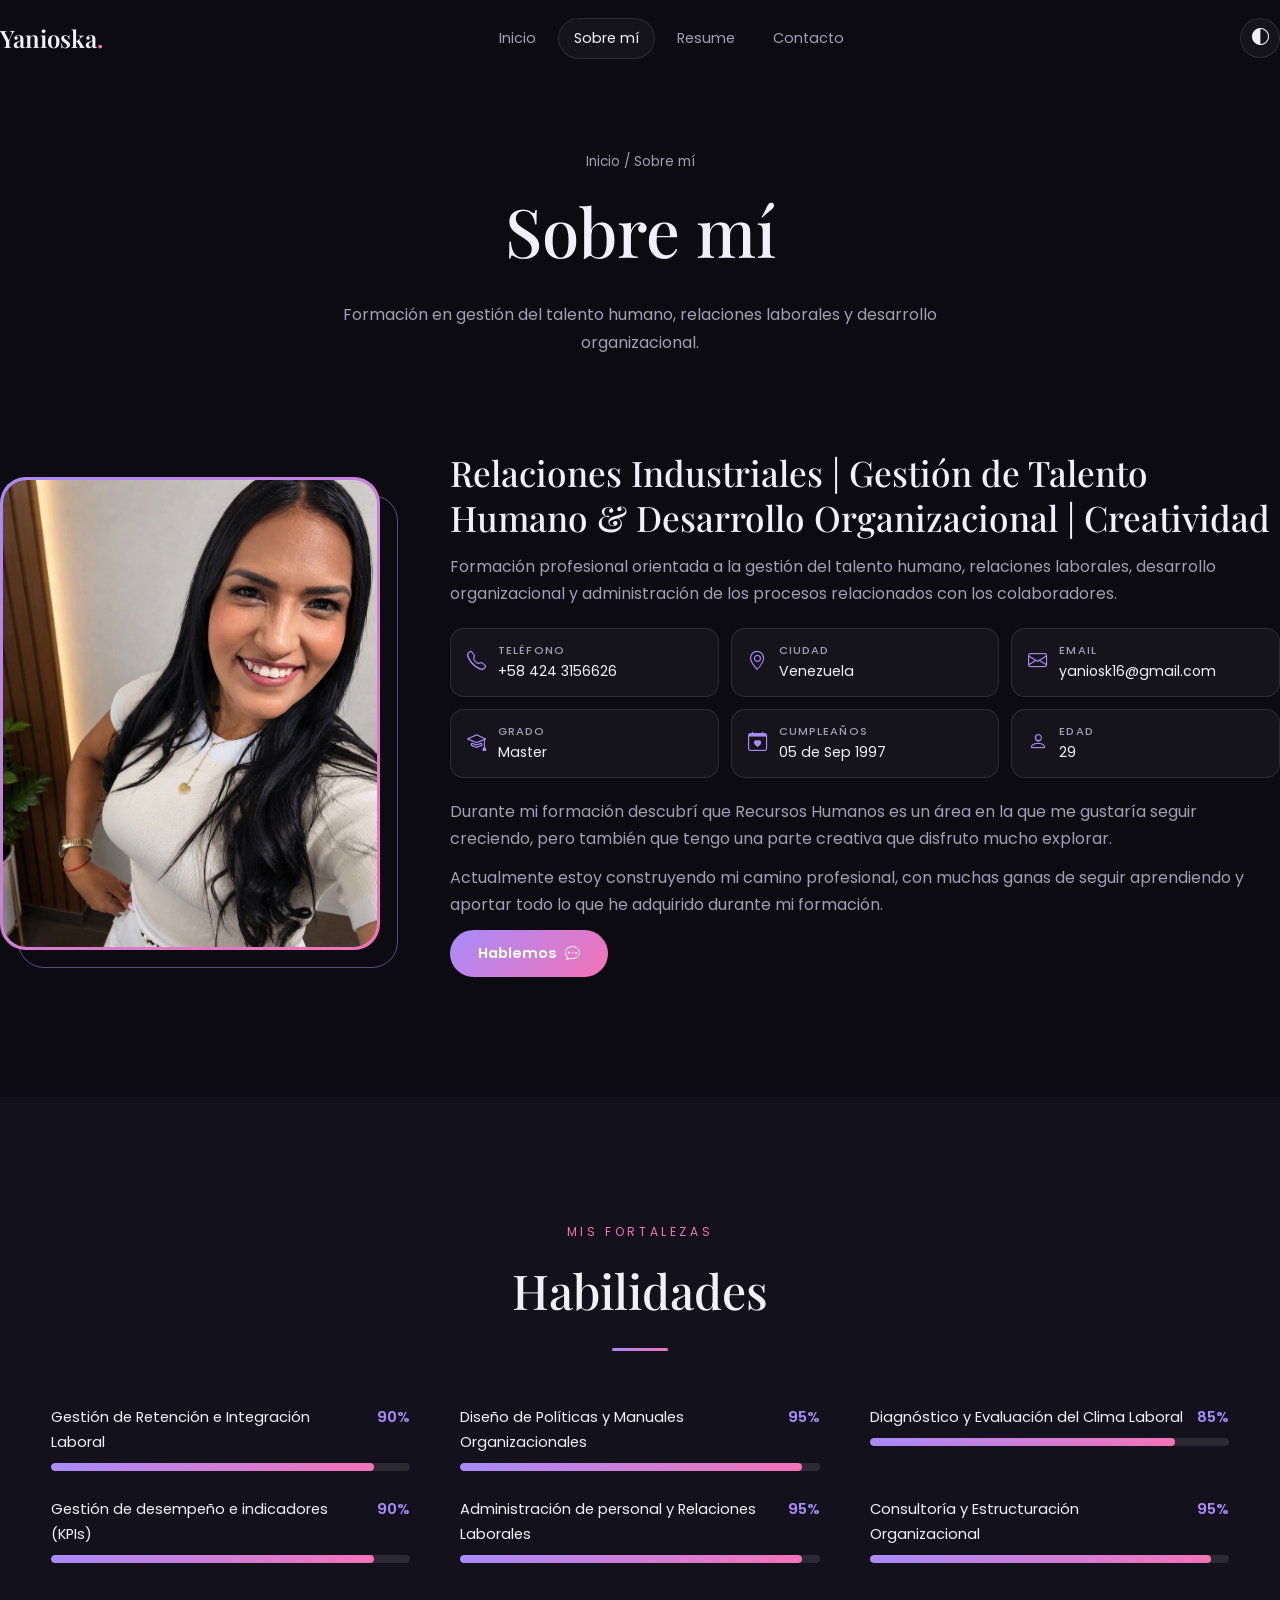
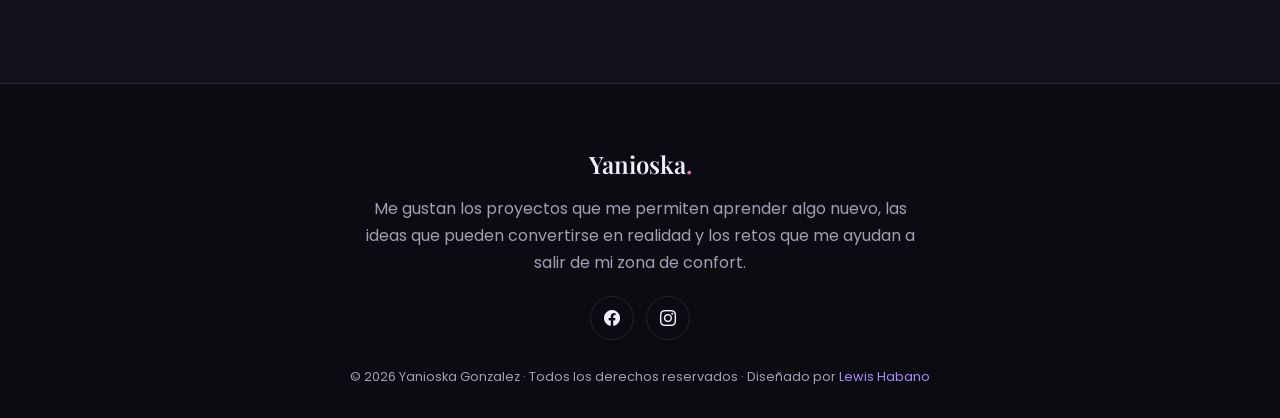
==== commit c2e54471: "fffff" ====
--- a/about.html
+++ b/about.html
@@ -2,7 +2,7 @@
 <html lang="es">
 <head>
   <meta charset="utf-8">
-  <meta name="viewport" content="width=device-width, initial-scale=1.0">
+  <meta name="viewport" content="width=device-width, initial-scale=1.0, maximum-scale=1.0, user-scalable=no">
   <title>Sobre mí · Yanioska Gonzalez</title>
   <meta name="description" content="Portafolio de Yanioska Gonzalez · Relaciones Industriales, Recursos Humanos y Creatividad.">
   <meta name="theme-color" content="#0c0b12">
--- a/portfolio.css
+++ b/portfolio.css
@@ -1,25 +1,26 @@
 /* Portafolio · Yanioska Gonzalez — tema moderno claro/oscuro */
 :root{--bg:#0c0b12;--bg2:#13121c;--card:rgba(255,255,255,.04);--line:rgba(255,255,255,.1);--text:#f1eff8;--muted:#a29fb5;--a:#a78bfa;--b:#f472b6;--grad:linear-gradient(135deg,var(--a),var(--b));--head:'Playfair Display',Georgia,serif;--body:'Poppins','Segoe UI',system-ui,sans-serif;--r:18px}
 [data-theme=light]{--bg:#faf9fd;--bg2:#f0eef8;--card:#fff;--line:rgba(30,20,60,.1);--text:#1b1730;--muted:#6b6785;--a:#7c5cf0;--b:#e0489a}
-*{margin:0;padding:0;box-sizing:border-box}html{scroll-behavior:smooth}
-body{font-family:var(--body);background:var(--bg);color:var(--text);line-height:1.7;overflow-x:hidden;transition:background .4s,color .4s}
+*,*::before,*::after{margin:0;padding:0;box-sizing:border-box}
+html{scroll-behavior:smooth;width:100%;height:100%;overflow-x:hidden}
+body{font-family:var(--body);background:var(--bg);color:var(--text);line-height:1.7;width:100%;min-height:100vh;overflow-x:hidden;transition:background .4s,color .4s;-webkit-text-size-adjust:100%}
 a{color:inherit;text-decoration:none}ul{list-style:none}img{max-width:100%;display:block}
 ::selection{background:var(--a);color:#fff}
 #preloader{position:fixed;inset:0;z-index:999;background:var(--bg);display:grid;place-items:center;transition:opacity .6s,visibility .6s}
 #preloader::after{content:"";width:46px;height:46px;border-radius:50%;border:3px solid var(--line);border-top-color:var(--a);animation:spin 1s linear infinite}
 #preloader.hide{opacity:0;visibility:hidden}@keyframes spin{to{transform:rotate(360deg)}}
 #progress{position:fixed;top:0;left:0;height:3px;width:0;background:var(--grad);z-index:200}
-#glow{position:fixed;width:420px;height:420px;border-radius:50%;pointer-events:none;z-index:0;background:radial-gradient(circle,rgba(167,139,250,.14),transparent 65%);transform:translate(-50%,-50%);left:-999px;top:-999px}
-main,footer{position:relative;z-index:1}
+#glow{position:fixed;width:300px;height:300px;border-radius:50%;pointer-events:none;z-index:0;background:radial-gradient(circle,rgba(167,139,250,.14),transparent 65%);transform:translate(-50%,-50%);left:-999px;top:-999px}
+main,footer{position:relative;z-index:1;width:100%}
 /* Cabecera */
-.header{position:fixed;top:0;inset-inline:0;z-index:100;padding:18px 0;transition:all .3s}
+.header{position:fixed;top:0;inset-inline:0;z-index:100;padding:18px 0;transition:all .3s;width:100%}
 .header.scrolled{padding:10px 0;background:color-mix(in srgb,var(--bg) 82%,transparent);backdrop-filter:blur(16px);border-bottom:1px solid var(--line)}
-.wrap{width:min(1180px,92%);margin:auto}.nav{display:flex;align-items:center;justify-content:space-between;gap:20px}
+.wrap{width:min(1180px,92%);margin:auto}.nav{display:flex;align-items:center;justify-content:space-between;gap:20px;width:100%}
 .logo{font-family:var(--head);font-size:1.5rem;font-weight:600}.logo span{color:var(--b)}
 .menu{display:flex;align-items:center;gap:6px}
 .menu a{padding:8px 16px;border-radius:999px;font-size:.9rem;color:var(--muted);transition:all .25s}
 .menu a:hover,.menu a.active{color:var(--text);background:var(--card);box-shadow:inset 0 0 0 1px var(--line)}
-.icon-btn{width:40px;height:40px;border-radius:50%;border:1px solid var(--line);background:var(--card);color:var(--text);display:grid;place-items:center;cursor:pointer;font-size:1.05rem;transition:all .25s}
+.icon-btn{width:40px;height:40px;border-radius:50%;border:1px solid var(--line);background:var(--card);color:var(--text);display:grid;place-items:center;cursor:pointer;font-size:1.05rem;transition:all .25s;flex-shrink:0}
 .icon-btn:hover{border-color:var(--a);color:var(--a);transform:rotate(15deg)}
 #menu-btn{display:none}
 /* Botones */
@@ -27,66 +28,66 @@
 .btn:hover{transform:translateY(-3px);box-shadow:0 14px 34px rgba(167,139,250,.4)}
 .btn.ghost{background:transparent;color:var(--text);box-shadow:inset 0 0 0 1px var(--line)}.btn.ghost:hover{box-shadow:inset 0 0 0 1px var(--a);color:var(--a)}
 /* Hero */
-.hero{position:relative;min-height:100vh;display:grid;align-items:center;overflow:hidden}
-.hero-bg{position:absolute;inset:-4%;width:108%;height:108%;object-fit:cover;transition:transform .2s;z-index:0}
+.hero{position:relative;min-height:100vh;display:grid;align-items:center;overflow:hidden;width:100%}
+.hero-bg{position:absolute;inset:0;width:100%;height:100%;object-fit:cover;transition:transform .2s;z-index:0}
 .hero::before{content:"";position:absolute;inset:0;z-index:1;background:linear-gradient(100deg,rgba(8,7,14,.92) 20%,rgba(8,7,14,.55) 70%,rgba(8,7,14,.75))}
-.hero-in{position:relative;z-index:2;padding:120px 0 80px;color:#f1eff8}
+.hero-in{position:relative;z-index:2;padding:120px 0 80px;color:#f1eff8;width:100%}
 .eyebrow{display:inline-block;font-size:.78rem;letter-spacing:.3em;text-transform:uppercase;color:var(--b);margin-bottom:12px}
-.hero h1{font-family:var(--head);font-weight:500;font-size:clamp(2.6rem,8vw,5.6rem);line-height:1.05}
+.hero h1{font-family:var(--head);font-weight:500;font-size:clamp(2.4rem,7vw,5.6rem);line-height:1.05;word-break:break-word}
 .lead{font-size:clamp(1.1rem,2.6vw,1.6rem);margin:14px 0}.typed{color:var(--a);font-weight:600;border-right:2px solid var(--b);padding-right:4px;animation:blink .8s steps(1) infinite}
 @keyframes blink{50%{border-color:transparent}}
 .hero .sub{max-width:560px;color:#cfcbe0;margin-bottom:28px}.cta{display:flex;gap:14px;flex-wrap:wrap;margin-bottom:30px}
-.hero .btn.ghost{color:#fff}.social{display:flex;gap:12px}.social a{width:44px;height:44px;display:grid;place-items:center;border-radius:50%;border:1px solid var(--line);transition:all .25s}
+.hero .btn.ghost{color:#fff}.social{display:flex;gap:12px;flex-wrap:wrap}.social a{width:44px;height:44px;display:grid;place-items:center;border-radius:50%;border:1px solid var(--line);transition:all .25s;flex-shrink:0}
 .social a:hover{background:var(--grad);border-color:transparent;transform:translateY(-4px)}
 .scroll-hint{position:absolute;bottom:26px;left:50%;z-index:2;color:#fff;font-size:1.6rem;animation:float 2s ease-in-out infinite}@keyframes float{50%{transform:translateY(8px)}}
 /* Secciones */
-.section{padding:clamp(70px,10vw,120px) 0}.alt{background:var(--bg2)}
-.title{text-align:center;margin-bottom:54px}.title small{color:var(--b);letter-spacing:.3em;text-transform:uppercase;font-size:.75rem}
+.section{padding:clamp(70px,10vw,120px) 0;width:100%}.alt{background:var(--bg2)}
+.title{text-align:center;margin-bottom:54px;padding:0 10px}.title small{color:var(--b);letter-spacing:.3em;text-transform:uppercase;font-size:.75rem}
 .title h2{font-family:var(--head);font-weight:500;font-size:clamp(2rem,5vw,3rem);margin-top:6px}.title p{color:var(--muted);max-width:620px;margin:12px auto 0}
 .title h2::after{content:"";display:block;width:56px;height:3px;border-radius:3px;background:var(--grad);margin:16px auto 0}
-.page-head{padding:150px 0 40px;text-align:center}.page-head h1{font-family:var(--head);font-weight:500;font-size:clamp(2.4rem,7vw,4.2rem)}
+.page-head{padding:150px 0 40px;text-align:center;width:100%}.page-head h1{font-family:var(--head);font-weight:500;font-size:clamp(2.4rem,7vw,4.2rem)}
 .page-head p{color:var(--muted);max-width:640px;margin:14px auto}.crumbs{font-size:.85rem;color:var(--muted)}.crumbs a:hover{color:var(--a)}
-.grid{display:grid;gap:22px}.g4{grid-template-columns:repeat(auto-fit,minmax(240px,1fr))}.g2{grid-template-columns:repeat(auto-fit,minmax(300px,1fr))}
-.card{background:var(--card);border:1px solid var(--line);border-radius:var(--r);padding:30px;transition:transform .25s ease-out,border-color .3s,box-shadow .3s;transform-style:preserve-3d}
+.grid{display:grid;gap:22px;width:100%}.g4{grid-template-columns:repeat(auto-fit,minmax(240px,1fr))}.g2{grid-template-columns:repeat(auto-fit,minmax(min(100%,300px),1fr))}
+.card{background:var(--card);border:1px solid var(--line);border-radius:var(--r);padding:30px;transition:transform .25s ease-out,border-color .3s,box-shadow .3s;transform-style:preserve-3d;width:100%;word-break:break-word}
 .card:hover{border-color:var(--a);box-shadow:0 20px 50px rgba(124,92,240,.18)}
-.card .ico{width:54px;height:54px;border-radius:16px;display:grid;place-items:center;font-size:1.5rem;background:var(--grad);color:#fff;margin-bottom:18px}
+.card .ico{width:54px;height:54px;border-radius:16px;display:grid;place-items:center;font-size:1.5rem;background:var(--grad);color:#fff;margin-bottom:18px;flex-shrink:0}
 .card h3{font-family:var(--head);font-weight:500;font-size:1.3rem;margin-bottom:8px}.card p,.card li{color:var(--muted);font-size:.93rem}
 /* About */
-.about{display:grid;grid-template-columns:minmax(260px,380px) 1fr;gap:clamp(30px,6vw,70px);align-items:center}
-.photo{position:relative;border-radius:26px;padding:3px;background:var(--grad)}.photo img{border-radius:24px;width:100%;aspect-ratio:4/5;object-fit:cover}
+.about{display:grid;grid-template-columns:minmax(240px,380px) 1fr;gap:clamp(30px,6vw,70px);align-items:center;width:100%}
+.photo{position:relative;border-radius:26px;padding:3px;background:var(--grad);width:100%}.photo img{border-radius:24px;width:100%;aspect-ratio:4/5;object-fit:cover}
 .photo::after{content:"";position:absolute;inset:18px -18px -18px 18px;border:1px solid var(--a);border-radius:26px;z-index:-1;opacity:.5}
 .about h2{font-family:var(--head);font-weight:500;font-size:clamp(1.5rem,3.4vw,2.2rem);line-height:1.3;margin-bottom:12px}.about p{color:var(--muted);margin-bottom:12px}
-.chips{display:grid;grid-template-columns:repeat(auto-fit,minmax(200px,1fr));gap:12px;margin:20px 0}
+.chips{display:grid;grid-template-columns:repeat(auto-fit,minmax(200px,1fr));gap:12px;margin:20px 0;width:100%}
 .chip{display:flex;gap:12px;align-items:center;padding:12px 16px;border:1px solid var(--line);border-radius:14px;background:var(--card);font-size:.88rem;min-width:0}
-.chip i{color:var(--a);font-size:1.2rem}.chip b{display:block;font-size:.7rem;color:var(--muted);text-transform:uppercase;letter-spacing:.1em;font-weight:500}.chip span{overflow-wrap:anywhere}
+.chip i{color:var(--a);font-size:1.2rem;flex-shrink:0}.chip b{display:block;font-size:.7rem;color:var(--muted);text-transform:uppercase;letter-spacing:.1em;font-weight:500}.chip span{overflow-wrap:anywhere}
 /* Habilidades */
-.skills{display:grid;grid-template-columns:repeat(auto-fit,minmax(320px,1fr));gap:26px 50px}
-.skill-top{display:flex;justify-content:space-between;gap:12px;font-size:.92rem;margin-bottom:8px}.skill-top i{font-style:normal;color:var(--a);font-weight:600}
-.bar{height:8px;border-radius:8px;background:var(--line);overflow:hidden}.bar span{display:block;height:100%;width:0;border-radius:8px;background:var(--grad);transition:width 1.4s cubic-bezier(.2,.8,.2,1)}
+.skills{display:grid;grid-template-columns:repeat(auto-fit,minmax(280px,1fr));gap:26px 50px;width:100%}
+.skill-top{display:flex;justify-content:space-between;gap:12px;font-size:.92rem;margin-bottom:8px}.skill-top i{font-style:normal;color:var(--a);font-weight:600;flex-shrink:0}
+.bar{height:8px;border-radius:8px;background:var(--line);overflow:hidden;width:100%}.bar span{display:block;height:100%;width:0;border-radius:8px;background:var(--grad);transition:width 1.4s cubic-bezier(.2,.8,.2,1)}
 /* Resume */
 .tabs{display:flex;justify-content:center;gap:10px;margin-bottom:40px;flex-wrap:wrap}.tabs button{padding:11px 26px;border-radius:999px;border:1px solid var(--line);background:var(--card);color:var(--muted);font:500 .9rem var(--body);cursor:pointer;transition:all .25s}
-.tabs button.on{background:var(--grad);color:#fff;border-color:transparent}.panel{display:none}.panel.on{display:block;animation:rise .6s both}
-.timeline{position:relative;max-width:820px;margin:auto;padding-left:34px;display:grid;gap:22px}.timeline::before{content:"";position:absolute;left:8px;top:6px;bottom:6px;width:2px;background:var(--line)}
-.tl{position:relative}.tl::before{content:"";position:absolute;left:-34px;top:30px;width:18px;height:18px;border-radius:50%;background:var(--bg);border:3px solid var(--a)}
-.tl h3{color:var(--text)}.tl em{display:block;color:var(--a);font-size:.88rem;margin-bottom:8px;font-style:normal}.tl ul{display:grid;gap:8px;margin-top:8px}.tl li{padding-left:22px;position:relative}.tl li::before{content:"✦";position:absolute;left:0;color:var(--b);font-size:.7rem;top:5px}
+.tabs button.on{background:var(--grad);color:#fff;border-color:transparent}.panel{display:none;width:100%}.panel.on{display:block;animation:rise .6s both}
+.timeline{position:relative;max-width:820px;margin:auto;padding-left:34px;display:grid;gap:22px;width:100%}.timeline::before{content:"";position:absolute;left:8px;top:6px;bottom:6px;width:2px;background:var(--line)}
+.tl{position:relative;width:100%}.tl::before{content:"";position:absolute;left:-34px;top:30px;width:18px;height:18px;border-radius:50%;background:var(--bg);border:3px solid var(--a)}
+.tl h3{color:var(--text)}.tl em{display:block;color:var(--a);font-size:.88rem;margin-bottom:8px;font-style:normal}.tl ul{display:grid;gap:8px;margin-top:8px}.tl li{padding-left:22px;position:relative;overflow-wrap:anywhere}.tl li::before{content:"✦";position:absolute;left:0;color:var(--b);font-size:.7rem;top:5px}
 /* Contacto */
 .info .card{display:flex;gap:16px;align-items:center;padding:22px}.info .ico{margin:0;flex:none}.info h3{font-size:1.05rem}.info p{word-break:break-word}
-.copy{margin-left:auto;flex:none}.form{max-width:820px;margin:40px auto 0;display:grid;gap:16px;grid-template-columns:1fr 1fr}.form .full{grid-column:1/-1}
+.copy{margin-left:auto;flex:none}.form{max-width:820px;margin:40px auto 0;display:grid;gap:16px;grid-template-columns:1fr 1fr;width:100%}.form .full{grid-column:1/-1}
 .form input,.form textarea{width:100%;padding:15px 18px;border-radius:14px;border:1px solid var(--line);background:var(--card);color:var(--text);font:inherit;transition:border-color .2s,box-shadow .2s}
 .form input:focus,.form textarea:focus{outline:none;border-color:var(--a);box-shadow:0 0 0 4px rgba(167,139,250,.18)}.form .btn{justify-self:center}
 .ok{display:none;text-align:center;color:#4ade80}
 /* CTA y pie */
-.band{text-align:center;padding:70px 20px;border-radius:30px;background:var(--grad);color:#fff}.band h2{font-family:var(--head);font-weight:500;font-size:clamp(1.8rem,4vw,2.8rem)}.band p{max-width:560px;margin:10px auto 26px;opacity:.92}
+.band{text-align:center;padding:70px 20px;border-radius:30px;background:var(--grad);color:#fff;width:100%}.band h2{font-family:var(--head);font-weight:500;font-size:clamp(1.8rem,4vw,2.8rem)}.band p{max-width:560px;margin:10px auto 26px;opacity:.92}
 .band .btn{background:#fff;color:#4c2d9a}
-.footer{padding:60px 0 30px;border-top:1px solid var(--line);text-align:center}.footer p{color:var(--muted);max-width:560px;margin:10px auto 20px}.footer .social{justify-content:center}
+.footer{padding:60px 0 30px;border-top:1px solid var(--line);text-align:center;width:100%}.footer p{color:var(--muted);max-width:560px;margin:10px auto 20px}.footer .social{justify-content:center}
 .copy-r{margin-top:26px;font-size:.8rem;color:var(--muted)}.copy-r a{color:var(--a)}
-#top{position:fixed;right:22px;bottom:22px;z-index:90;opacity:0;visibility:hidden;transform:translateY(12px)}#top.show{opacity:1;visibility:visible;transform:none}
-.toast{position:fixed;bottom:26px;left:50%;transform:translateX(-50%);z-index:300;background:var(--bg2);border:1px solid var(--a);padding:12px 24px;border-radius:999px;box-shadow:0 14px 40px rgba(0,0,0,.4);animation:rise .3s both}
+#top{position:fixed;right:22px;bottom:max(22px, env(safe-area-inset-bottom));z-index:90;opacity:0;visibility:hidden;transform:translateY(12px)}#top.show{opacity:1;visibility:visible;transform:none}
+.toast{position:fixed;bottom:26px;left:50%;transform:translateX(-50%);z-index:300;background:var(--bg2);border:1px solid var(--a);padding:12px 24px;border-radius:999px;box-shadow:0 14px 40px rgba(0,0,0,.4);animation:rise .3s both;max-width:90%;text-align:center}
 /* Revelado al hacer scroll */
 [data-reveal]{opacity:0;transform:translateY(28px);transition:opacity .8s,transform .8s;transition-delay:var(--d,0s)}[data-reveal].in{opacity:1;transform:none}
 @keyframes rise{from{opacity:0;transform:translateY(16px)}}
 @media(max-width:860px){
  #menu-btn{display:grid}.about{grid-template-columns:1fr}.photo{max-width:340px;margin:auto}.form{grid-template-columns:1fr}
- .menu{position:fixed;inset:0;flex-direction:column;justify-content:center;gap:14px;background:var(--bg);opacity:0;visibility:hidden;transition:all .35s;z-index:-1}
+ .menu{position:fixed;inset:0;flex-direction:column;justify-content:center;gap:14px;background:var(--bg);opacity:0;visibility:hidden;transition:all .35s;z-index:-1;width:100%}
  .menu a{font-size:1.4rem;font-family:var(--head)}body.nav-open .menu{opacity:1;visibility:visible}.header .nav{position:relative;z-index:1}}
-@media(prefers-reduced-motion:reduce){*{animation:none!important;transition:none!important}[data-reveal]{opacity:1;transform:none}}
+@media(prefers-reduced-motion:reduce){*{animation:none!important;transition:none!important}[data-reveal]{opacity:1;transform:none}}
